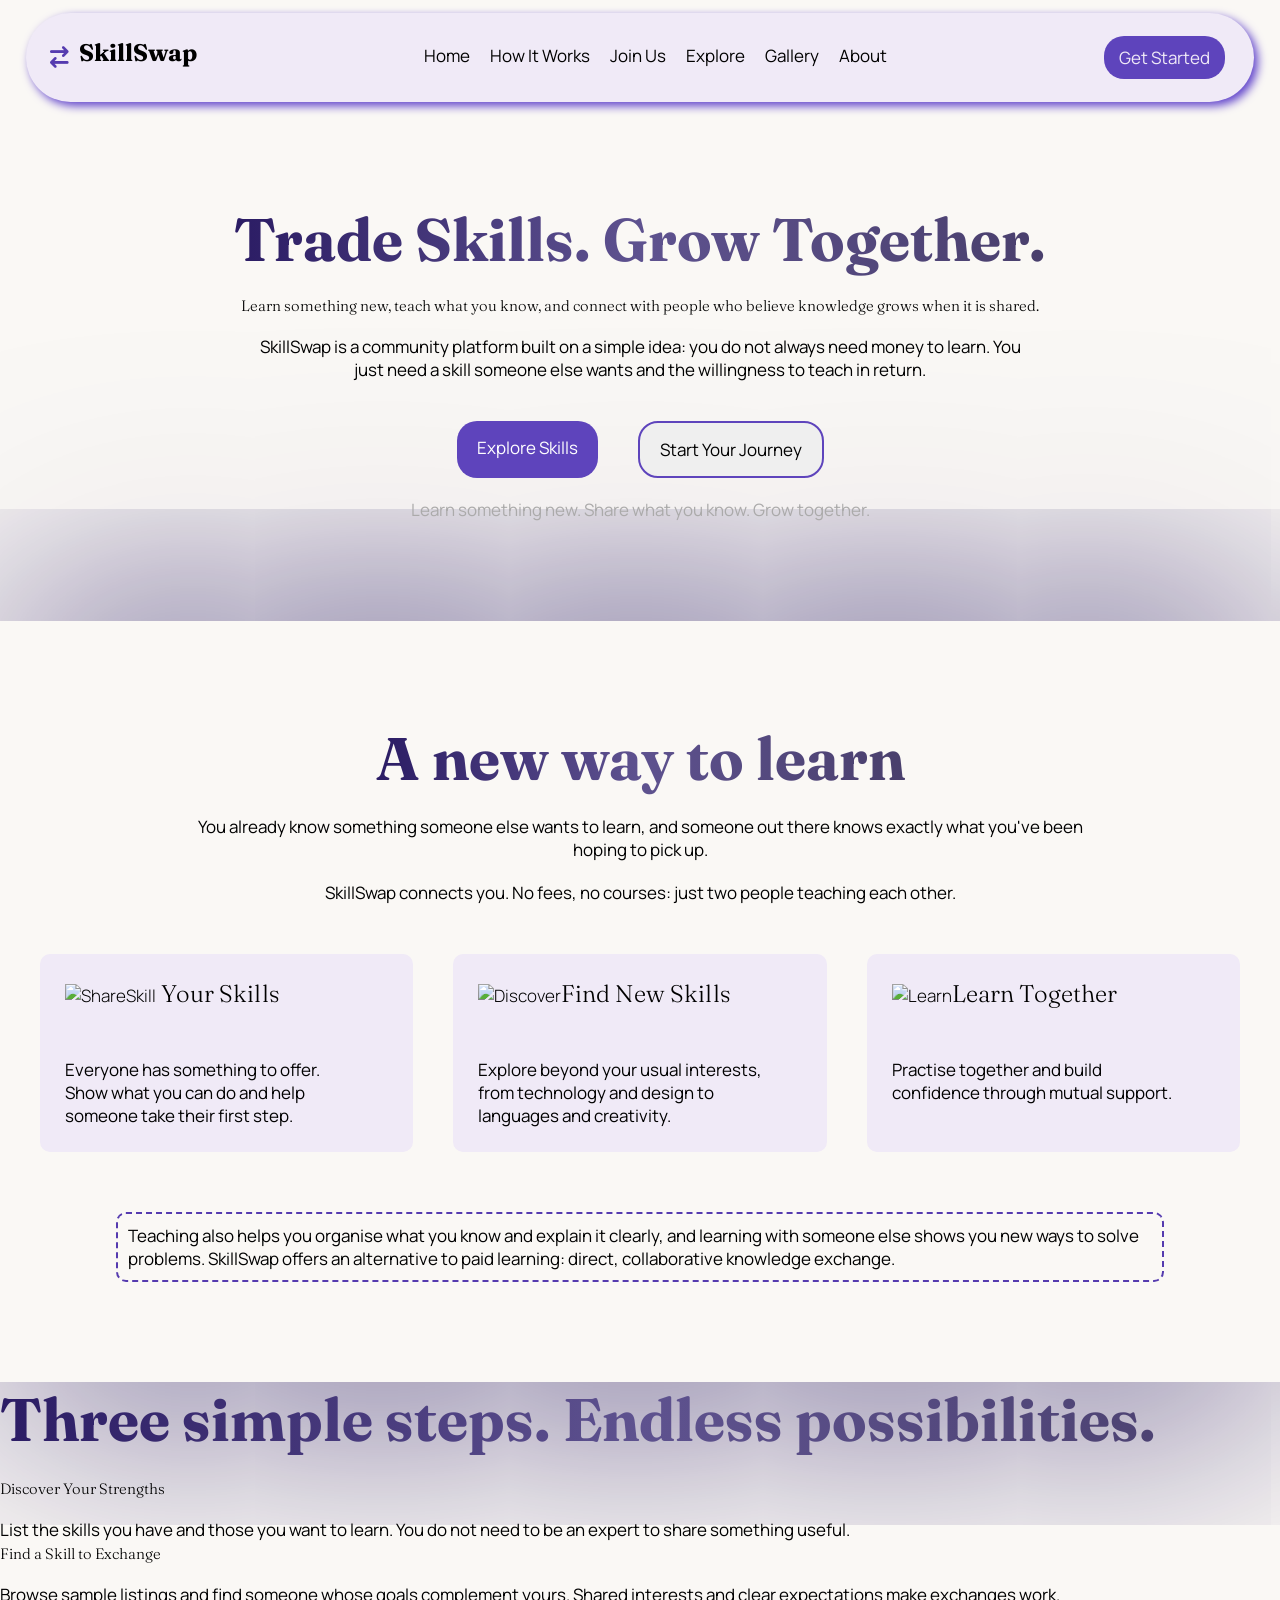
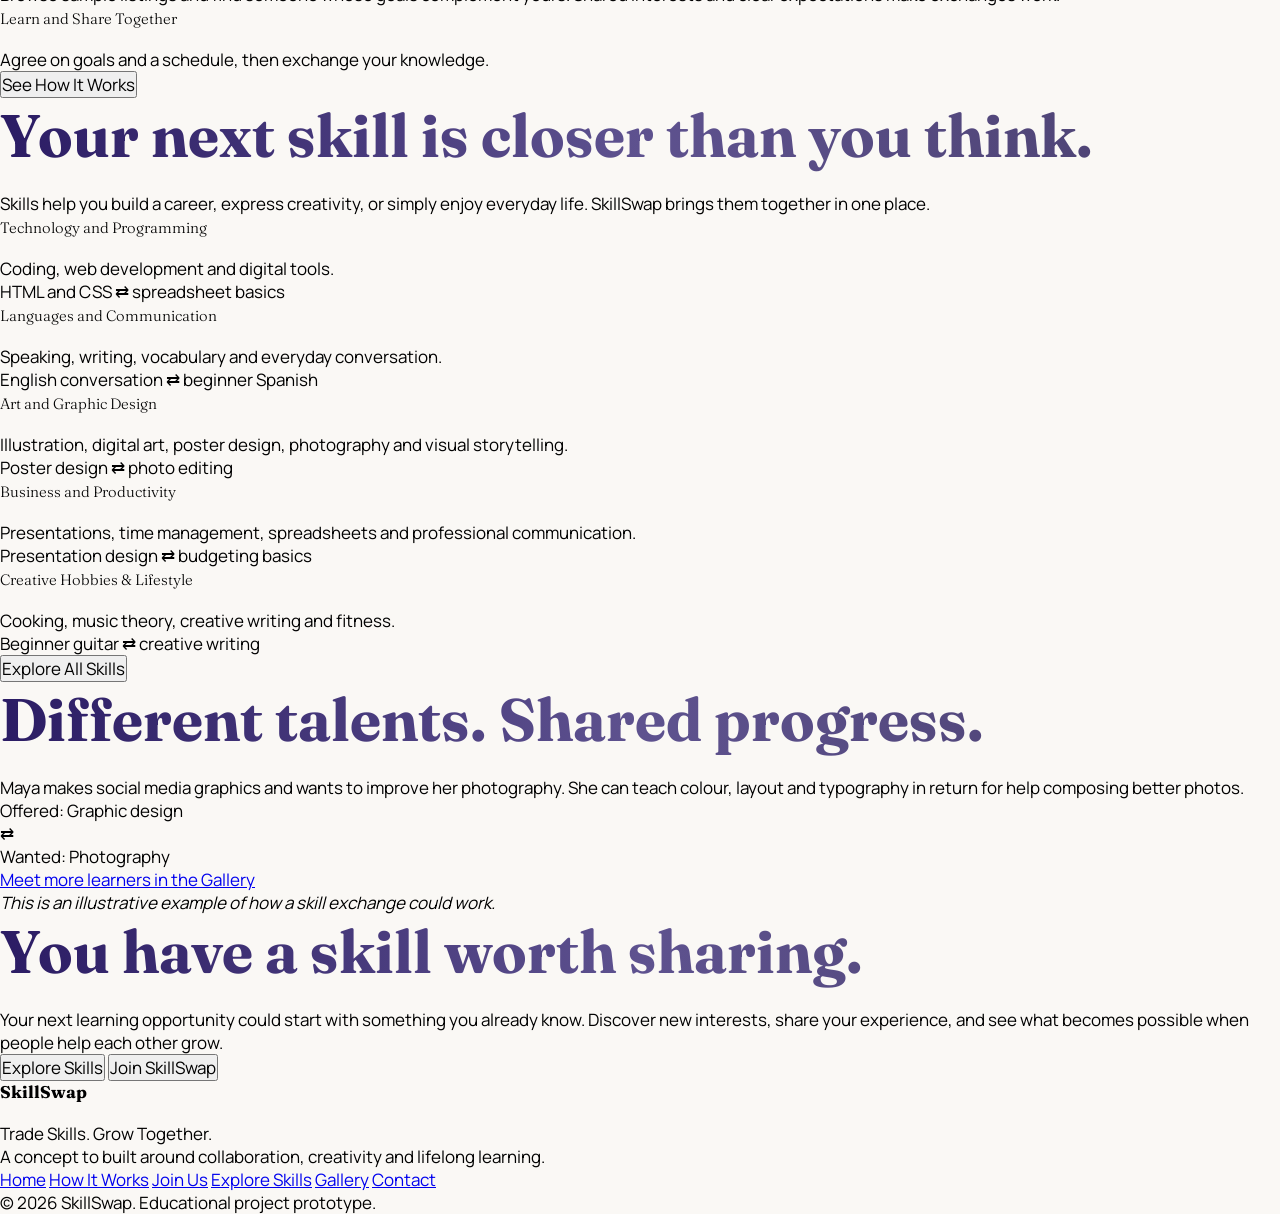
==== index.html @ 366ec6cc "Add Style to Section2" ====
<!doctype html>
<html lang="en">
  <head>
    <meta charset="UTF-8" />
    <meta name="viewport" content="width=device-width, initial-scale=1.0" />
    <link rel="stylesheet" href="indexStyle.css" />
    <link rel="preconnect" href="https://fonts.googleapis.com" />
    <link rel="preconnect" href="https://fonts.gstatic.com" crossorigin />
    <link
      href="https://fonts.googleapis.com/css2?family=Fraunces:opsz,wght@9..144,700&family=Manrope:wght@400;500;600&display=swap"
      rel="stylesheet"
    />
    <link
      rel="stylesheet"
      href="https://cdnjs.cloudflare.com/ajax/libs/font-awesome/6.4.0/css/all.min.css"
    />
    <title>SkillSwap</title>
  </head>
  <body>
    <main>
      <!--Nav bar Content-->
      <nav class="Nav-Bar">
        <div class="Logo">
          <i class="fa-solid fa-arrow-right-arrow-left fa-lg"></i>
          <h2>SkillSwap</h2>
        </div>
        <div class="Nav-Bar-Links">
          <a href="#home" target="_self">Home</a>
          <a href="./HowItWorks.html">How It Works</a>
          <a href="#">Join Us</a>
          <a href="#">Explore</a>
          <a href="#">Gallery</a>
          <a href="#">About</a>
        </div>
        <div>
          <button type="button">Get Started</button>
        </div>
      </nav>

      <!--Section 1: Hero-->
      <section class="Hero-Section" id="home">
        <div class="intro-para">
          <h1>Trade Skills. Grow Together.</h1>
          <h3>
            Learn something new, teach what you know, and connect with people
            who believe knowledge grows when it is shared.
          </h3>
          <p>
            SkillSwap is a community platform built on a simple idea: you do not
            always need money to learn. You just need a skill someone else wants
            and the willingness to teach in return.
          </p>
        </div>
        <div>
          <div class="inner-btn-div">
            <button type="button" id="explore">Explore Skills</button>
            <button type="button" id="startJourney">Start Your Journey</button>
          </div>
          <p class="inspo">
            Learn something new. Share what you know. Grow together.
          </p>
        </div>
      </section>

      <!--Section 2: A new way to learn-->
      <section class="Learning-Way">
        <div class="Learning-Way-header">
          <h1>A new way to learn</h1>
          <p>
            You already know something someone else wants to learn, and someone
            out there knows exactly what you've been hoping to pick up.
          </p>
          <p>
            SkillSwap connects you. No fees, no courses: just two people
            teaching each other.
          </p>
        </div>

        <div class="Cards">
          <div class="card1">
            <h3>
              <img src="./Images/sharing .png" alt="ShareSkill" />
              Your Skills
            </h3>
            <p>
              Everyone has something to offer. Show what you can do and help
              someone take their first step.
            </p>
          </div>
          <div class="card2">
            <h3>
              <img src="./Images/research.png" alt="Discover" />Find New Skills
            </h3>
            <p>
              Explore beyond your usual interests, from technology and design to
              languages and creativity.
            </p>
          </div>
          <div class="card3">
            <h3>
              <img
                src="./Images/artificial-intelligence.png"
                alt="Learn"
              />Learn Together
            </h3>
            <p>
              Practise together and build confidence through mutual support.
            </p>
          </div>
        </div>

        <p class="Closing-Line">
          Teaching also helps you organise what you know and explain it clearly,
          and learning with someone else shows you new ways to solve problems.
          SkillSwap offers an alternative to paid learning: direct,
          collaborative knowledge exchange.
        </p>
      </section>

      <!--Section 3: How SkillSwap works-->
      <section class="Working-Section">
        <div>
          <h1>Three simple steps. Endless possibilities.</h1>
          <ul>
            <li>
              <h3>Discover Your Strengths</h3>
              <p>
                List the skills you have and those you want to learn. You do not
                need to be an expert to share something useful.
              </p>
            </li>
            <li>
              <h3>Find a Skill to Exchange</h3>
              <p>
                Browse sample listings and find someone whose goals complement
                yours. Shared interests and clear expectations make exchanges
                work.
              </p>
            </li>
            <li>
              <h3>Learn and Share Together</h3>
              <p>
                Agree on goals and a schedule, then exchange your knowledge.
              </p>
            </li>
          </ul>
          <button type="button" class="howitworks">See How It Works</button>
        </div>
      </section>

      <!--Section 4: Discover what you can exchange-->
      <section class="Exchanging-SKills">
        <div>
          <h1>Your next skill is closer than you think.</h1>
          <p>
            Skills help you build a career, express creativity, or simply enjoy
            everyday life. SkillSwap brings them together in one place.
          </p>
        </div>
        <div>
          <ul>
            <li>
              <h3>Technology and Programming</h3>
              <p>Coding, web development and digital tools.</p>
              <article>HTML and CSS ⇄ spreadsheet basics</article>
            </li>
            <li>
              <h3>Languages and Communication</h3>
              <p>Speaking, writing, vocabulary and everyday conversation.</p>
              <article>English conversation ⇄ beginner Spanish</article>
            </li>
            <li>
              <h3>Art and Graphic Design</h3>
              <p>
                Illustration, digital art, poster design, photography and visual
                storytelling.
              </p>
              <article>Poster design ⇄ photo editing</article>
            </li>
            <li>
              <h3>Business and Productivity</h3>
              <p>
                Presentations, time management, spreadsheets and professional
                communication.
              </p>
              <article>Presentation design ⇄ budgeting basics</article>
            </li>
            <li>
              <h3>Creative Hobbies &amp; Lifestyle</h3>
              <p>Cooking, music theory, creative writing and fitness.</p>
              <article>Beginner guitar ⇄ creative writing</article>
            </li>
          </ul>
        </div>
        <button type="button" class="ExploreSkillExchange">
          Explore All Skills
        </button>
      </section>

      <!--Section 5: See an exchange in action-->
      <section class="Featured-Exchange">
        <div>
          <h1>Different talents. Shared progress.</h1>
          <p>
            Maya makes social media graphics and wants to improve her
            photography. She can teach colour, layout and typography in return
            for help composing better photos.
          </p>
          <ul class="Exchange-Tags">
            <li>Offered: Graphic design</li>
            <li aria-hidden="true">⇄</li>
            <li>Wanted: Photography</li>
          </ul>
          <a href="#">Meet more learners in the Gallery</a>
          <p class="Note">
            <em>
              This is an illustrative example of how a skill exchange could
              work.
            </em>
          </p>
        </div>
      </section>

      <!--Section 6: Final call to action-->
      <section class="Final-CTA">
        <h1>You have a skill worth sharing.</h1>
        <p>
          Your next learning opportunity could start with something you already
          know. Discover new interests, share your experience, and see what
          becomes possible when people help each other grow.
        </p>
        <div class="Head-Buttons">
          <button type="button">Explore Skills</button>
          <button type="button">Join SkillSwap</button>
        </div>
      </section>
    </main>

    <!--Footer-->
    <footer class="Footer">
      <div>
        <h2>SkillSwap</h2>
        <p>Trade Skills. Grow Together.</p>
        <p>
          A concept to built around collaboration, creativity and lifelong
          learning.
        </p>
      </div>
      <nav class="Footer-Links">
        <a href="#">Home</a>
        <a href="#">How It Works</a>
        <a href="#">Join Us</a>
        <a href="#">Explore Skills</a>
        <a href="#">Gallery</a>
        <a href="#">Contact</a>
      </nav>
      <p>&copy; 2026 SkillSwap. Educational project prototype.</p>
    </footer>
  </body>
</html>
---- indexStyle.css ----
* {
  padding: 0;
  margin: 0;
  font-family: "Manrope", sans-serif;
  font-size: 17px;
}
html {
  scroll-behavior: smooth;
}
body {
  background-color: #faf8f5;
}

.Nav-Bar {
  display: flex;
  justify-content: center;
  align-items: center;
  background-color: #f0eaf7;
  border-radius: 50px;
  box-shadow: 4px 4px 10px #6043cb;
  position: sticky;
  margin: 1% 2%;
  position: sticky;
  top: 10px;
  z-index: 999;
  opacity: 0;
  animation: fadeUp 0.9s ease-out forwards;
  animation-delay: 0.2s;
}

.Nav-Bar,
.Nav-Bar > div {
  display: flex;
  justify-content: space-between;
  margin: 1% 2% 1%;
}

.Nav-Bar-Links {
  display: flex;
  align-items: center;
  gap: 20px;
}

.Nav-Bar-Links a {
  text-decoration: none;
  color: #000;
  position: relative;
  padding-bottom: 5px;
  white-space: nowrap;
}

.Nav-Bar-Links a::after {
  content: "";
  position: absolute;
  left: 0;
  bottom: 0;
  width: 0%;
  height: 3px;
  border-radius: 2px;
  background-color: #553baf;
  transition: width 0.3s ease;
}

.Nav-Bar-Links a:hover::after {
  width: 100%;
}
.Nav-Bar-Links a:hover {
  font-weight: bold;
  color: #4a3694;
}
.Logo {
  display: flex;
  align-items: center;
}

.Logo > h2 {
  font-size: x-large;
  padding: 3px 10px;
  margin-top: 10px;
}

.Logo i {
  color: #553baf;
  width: 16%;
  height: 10%;
}

.Nav-Bar button {
  background-color: #5e44bc;
  color: #f0eaf7;
  border-radius: 20px;
  padding: 10px 15px;
  margin-right: 5px;
  border: none;
  transition: transform 0.3s ease;
}

.Nav-Bar button:hover {
  background-color: #4a3694;
  transform: scale(1) translateY(-3px);
  box-shadow: 4px 4px 10px #aa9ae3;
  cursor: pointer;
}
/*Section-1*/

.Hero-Section > div,
.Hero-Section > p {
  display: flex;
  justify-content: center;
  align-items: center;
  flex-direction: column;
}
.Hero-Section {
  margin-top: 100px;
  margin-bottom: 100px;
}

h1,
h2,
h3 {
  font-family: "Fraunces", serif;
  font-weight: 700;
  margin-bottom: 20px;
  opacity: 0;
  animation: fadeUp 0.9s ease-out forwards;
  animation-delay: 0.7s;
}

h1 {
  font-size: 60px;
  background: linear-gradient(to right, #2b1c64, #5e528f, #493f6c);
  -webkit-background-clip: text;
  background-clip: text;
  color: transparent;
}
h3 {
  font-weight: 300;
  font-size: 15px;
}
.intro-para p {
  font-family: "Manrope";
  font-size: 17px;
  text-align: center;
  margin-bottom: 20px;
  width: 60%;
  opacity: 0;
  animation: fadeUp 0.9s ease-out forwards;
  animation-delay: 1s;
}
#explore,
#startJourney {
  margin: 20px;
  padding: 15px 20px;
  border-radius: 20px;
  border: none;
  transition: transform 0.3s ease;
  display: flex;
  flex-direction: row;
  opacity: 0;
  animation: fadeUp 0.9s ease-out forwards;
  animation-delay: 1.2s;
}

#explore {
  background-color: #5e44bc;
  color: #fff;
}
#explore:hover {
  background-color: #4a3694;
}
#explore:hover,
#startJourney:hover {
  transform: scale(1) translateY(-3px);
  box-shadow: 4px 4px 10px #aa9ae3;
  cursor: pointer;
}

#startJourney:hover {
  background-color: #fff;
}
.inner-btn-div {
  display: flex;
}
#startJourney {
  border: 2px solid #5e44bc;
}

.inspo {
  color: #abaaaa;
  display: block;
  opacity: 0;
  animation: fadeUp 0.9s ease-out forwards;
  animation-delay: 1.4s;
}

.Learning-Way-header {
  margin-top: 100px;

  display: flex;
  flex-direction: column;
  align-items: center;
  text-align: center;
}

/* Section-2*/

.Learning-Way-header p {
  width: 90%;
  margin-bottom: 20px;
}

.card1,
.card2,
.card3 {
  background-color: #f0eaf7;
  margin: 10px 20px;
  padding: 25px;
  border-radius: 10px;
  width: 450%;
}
.Cards img {
  width: 40px;
}
.Cards p {
  width: 90%;
}
.Cards {
  display: flex;
  margin: 20px;
}
.Cards h3 {
  font-size: x-large;
  margin-bottom: 50px;
  transition: box-shadow 0.3s ease;
}

.card1:hover,
.card2:hover,
.card3:hover {
  box-shadow: 4px 4px 15px #4a3694;
  border: 2px solid #6043cb;
}
.Learning-Way {
  display: flex;
  flex-direction: column;
  align-items: center;
  box-shadow: 2px 1px 1000px #2b1c64;
}
.Learning-Way > p {
  border-radius: 10px;
  border: 2px dashed #553baf;
  width: 80%;
  padding: 10px;

  margin-top: 30px;
  margin-bottom: 100px;
}
@keyframes fadeUp {
  from {
    opacity: 0;
    transform: translateY(30px);
  }
  to {
    opacity: 1;
    transform: translateY(0);
  }
}
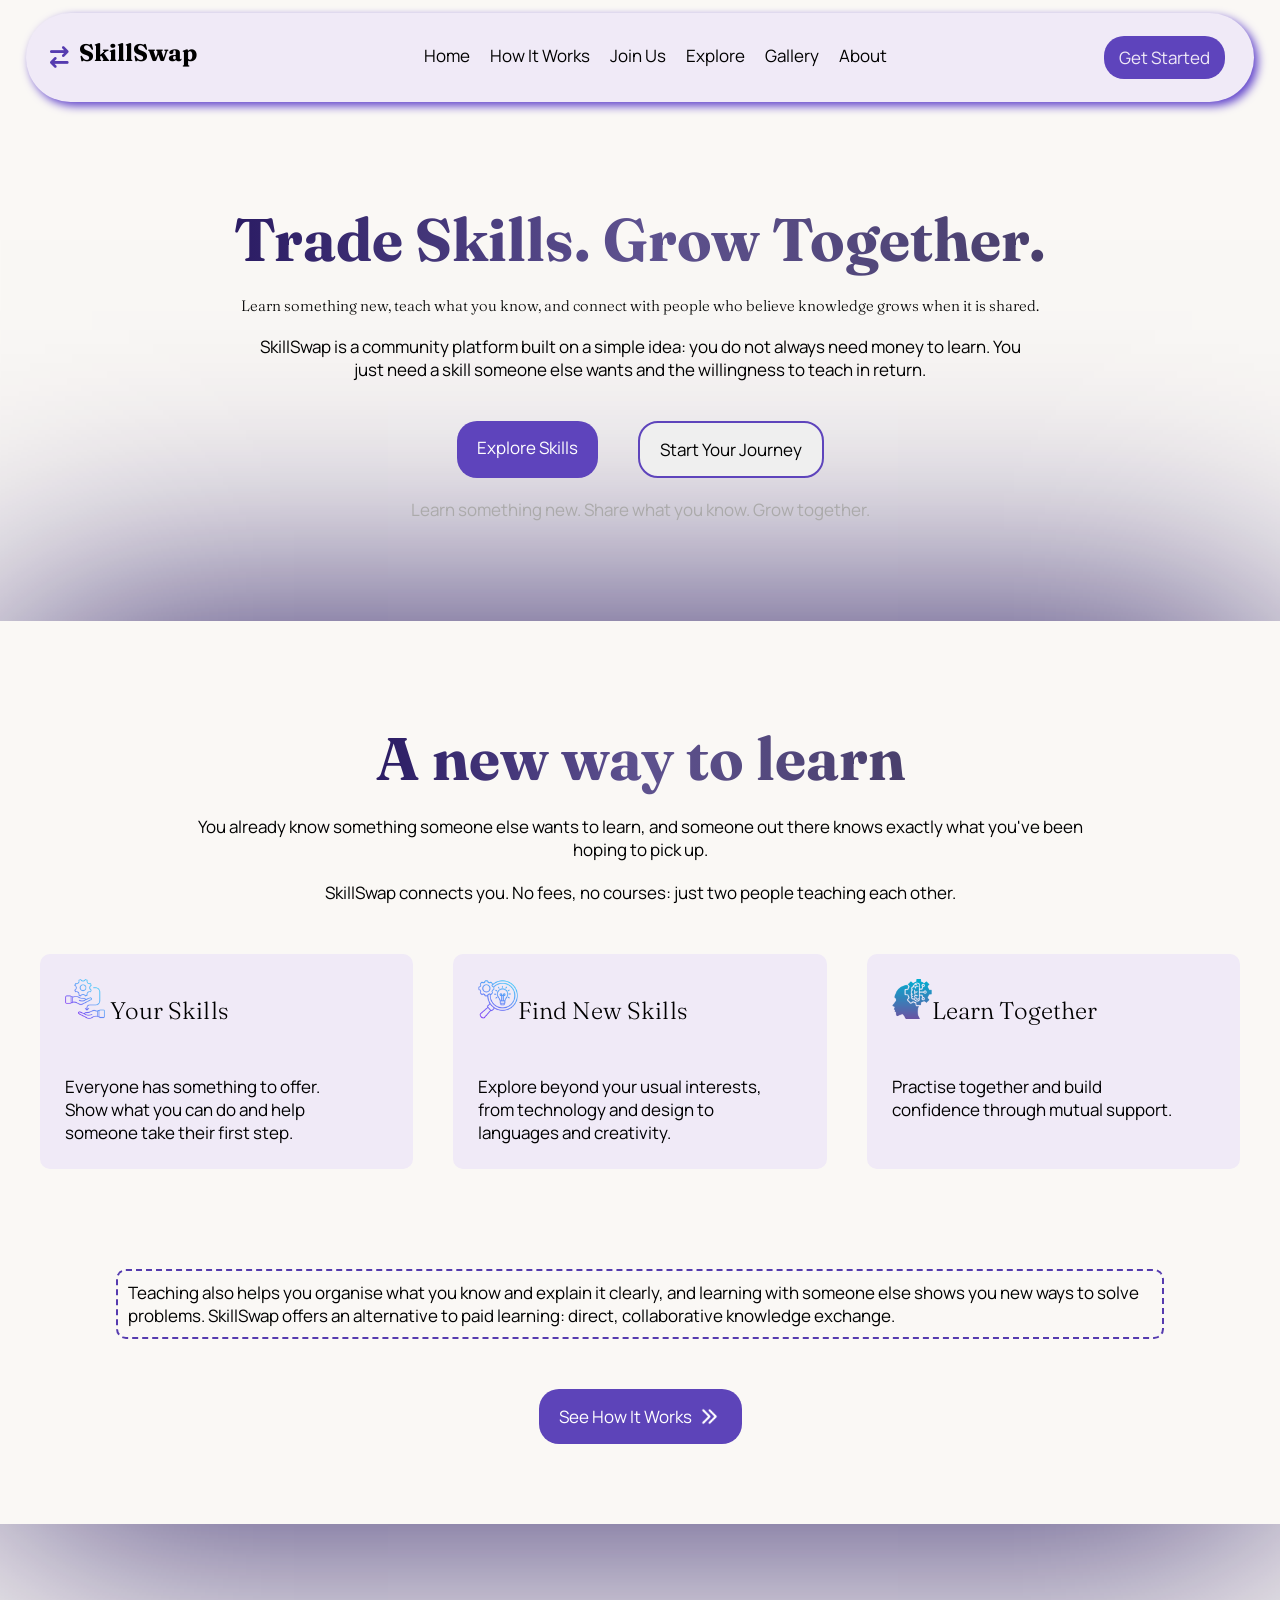
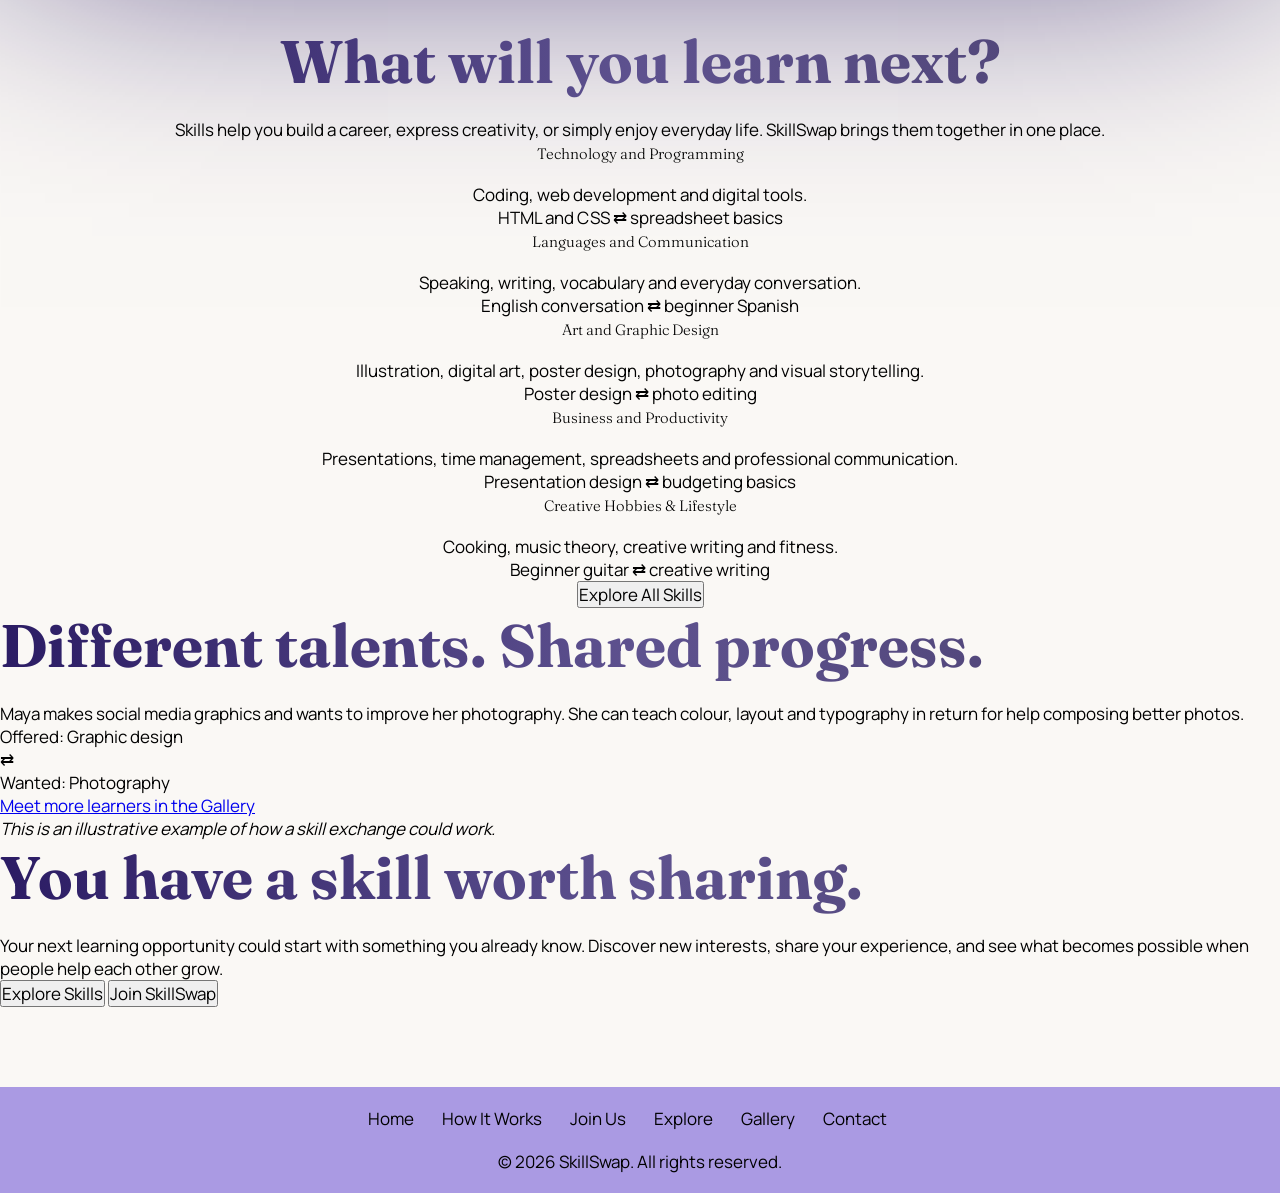
==== commit 0f6e20ac: "Refine Section2" ====
--- a/index.html
+++ b/index.html
@@ -115,43 +115,15 @@
           SkillSwap offers an alternative to paid learning: direct,
           collaborative knowledge exchange.
         </p>
-      </section>
-
-      <!--Section 3: How SkillSwap works-->
-      <section class="Working-Section">
-        <div>
-          <h1>Three simple steps. Endless possibilities.</h1>
-          <ul>
-            <li>
-              <h3>Discover Your Strengths</h3>
-              <p>
-                List the skills you have and those you want to learn. You do not
-                need to be an expert to share something useful.
-              </p>
-            </li>
-            <li>
-              <h3>Find a Skill to Exchange</h3>
-              <p>
-                Browse sample listings and find someone whose goals complement
-                yours. Shared interests and clear expectations make exchanges
-                work.
-              </p>
-            </li>
-            <li>
-              <h3>Learn and Share Together</h3>
-              <p>
-                Agree on goals and a schedule, then exchange your knowledge.
-              </p>
-            </li>
-          </ul>
-          <button type="button" class="howitworks">See How It Works</button>
-        </div>
-      </section>
-
-      <!--Section 4: Discover what you can exchange-->
+        <button type="button" class="howitworks">
+          See How It Works <img src="./Images/right.png" width="25px" />
+        </button>
+      </section>
+
+      <!--Section 3: Discover what you can exchange-->
       <section class="Exchanging-SKills">
         <div>
-          <h1>Your next skill is closer than you think.</h1>
+          <h1>What will you learn next?</h1>
           <p>
             Skills help you build a career, express creativity, or simply enjoy
             everyday life. SkillSwap brings them together in one place.
@@ -238,23 +210,15 @@
 
     <!--Footer-->
     <footer class="Footer">
-      <div>
-        <h2>SkillSwap</h2>
-        <p>Trade Skills. Grow Together.</p>
-        <p>
-          A concept to built around collaboration, creativity and lifelong
-          learning.
-        </p>
-      </div>
-      <nav class="Footer-Links">
-        <a href="#">Home</a>
-        <a href="#">How It Works</a>
+      <div class="Footer-Links">
+        <a href="./index.html#home">Home</a>
+        <a href="./HowItWorks.html">How It Works</a>
         <a href="#">Join Us</a>
-        <a href="#">Explore Skills</a>
+        <a href="#">Explore </a>
         <a href="#">Gallery</a>
         <a href="#">Contact</a>
-      </nav>
-      <p>&copy; 2026 SkillSwap. Educational project prototype.</p>
+      </div>
+      <p>&copy; 2026 SkillSwap. All rights reserved.</p>
     </footer>
   </body>
 </html>
--- a/indexStyle.css
+++ b/indexStyle.css
@@ -252,8 +252,66 @@
   width: 80%;
   padding: 10px;
 
-  margin-top: 30px;
-  margin-bottom: 100px;
+  margin-top: 70px;
+  margin-bottom: 30px;
+}
+.Learning-Way button {
+  margin: 20px;
+  padding: 15px 20px;
+  border-radius: 20px;
+  border: none;
+  color: #fff;
+  background-color: #5d44b9;
+  display: flex;
+  margin-bottom: 80px;
+  flex-direction: row;
+  align-items: center;
+  transition: transform 0.3s ease;
+}
+.Learning-Way button:hover {
+  background-color: #553baf;
+}
+
+.Learning-Way > button:hover {
+  background-color: #4a3694;
+  transform: scale(1) translateY(-3px);
+  box-shadow: 4px 4px 10px #aa9ae3;
+  cursor: pointer;
+}
+
+.howitworks img {
+  margin-left: 5px;
+}
+
+/*Section-3*/
+.Exchanging-SKills {
+  text-align: center;
+  margin-top: 100px;
+}
+
+/*Footer*/
+.Footer {
+  background-color: #aa9ae3;
+  padding: 20px;
+  margin-top: 80px;
+  text-align: center;
+}
+
+.Footer a {
+  width: 100%;
+  text-decoration: none;
+  color: #000;
+  margin-right: 25px;
+}
+
+.Footer-Links a:hover {
+  font-size: bold;
+  text-decoration: underline;
+  font-size: bold;
+  color: #ebebeb;
+}
+.Footer p {
+  margin-top: 20px;
 }
 @keyframes fadeUp {
   from {
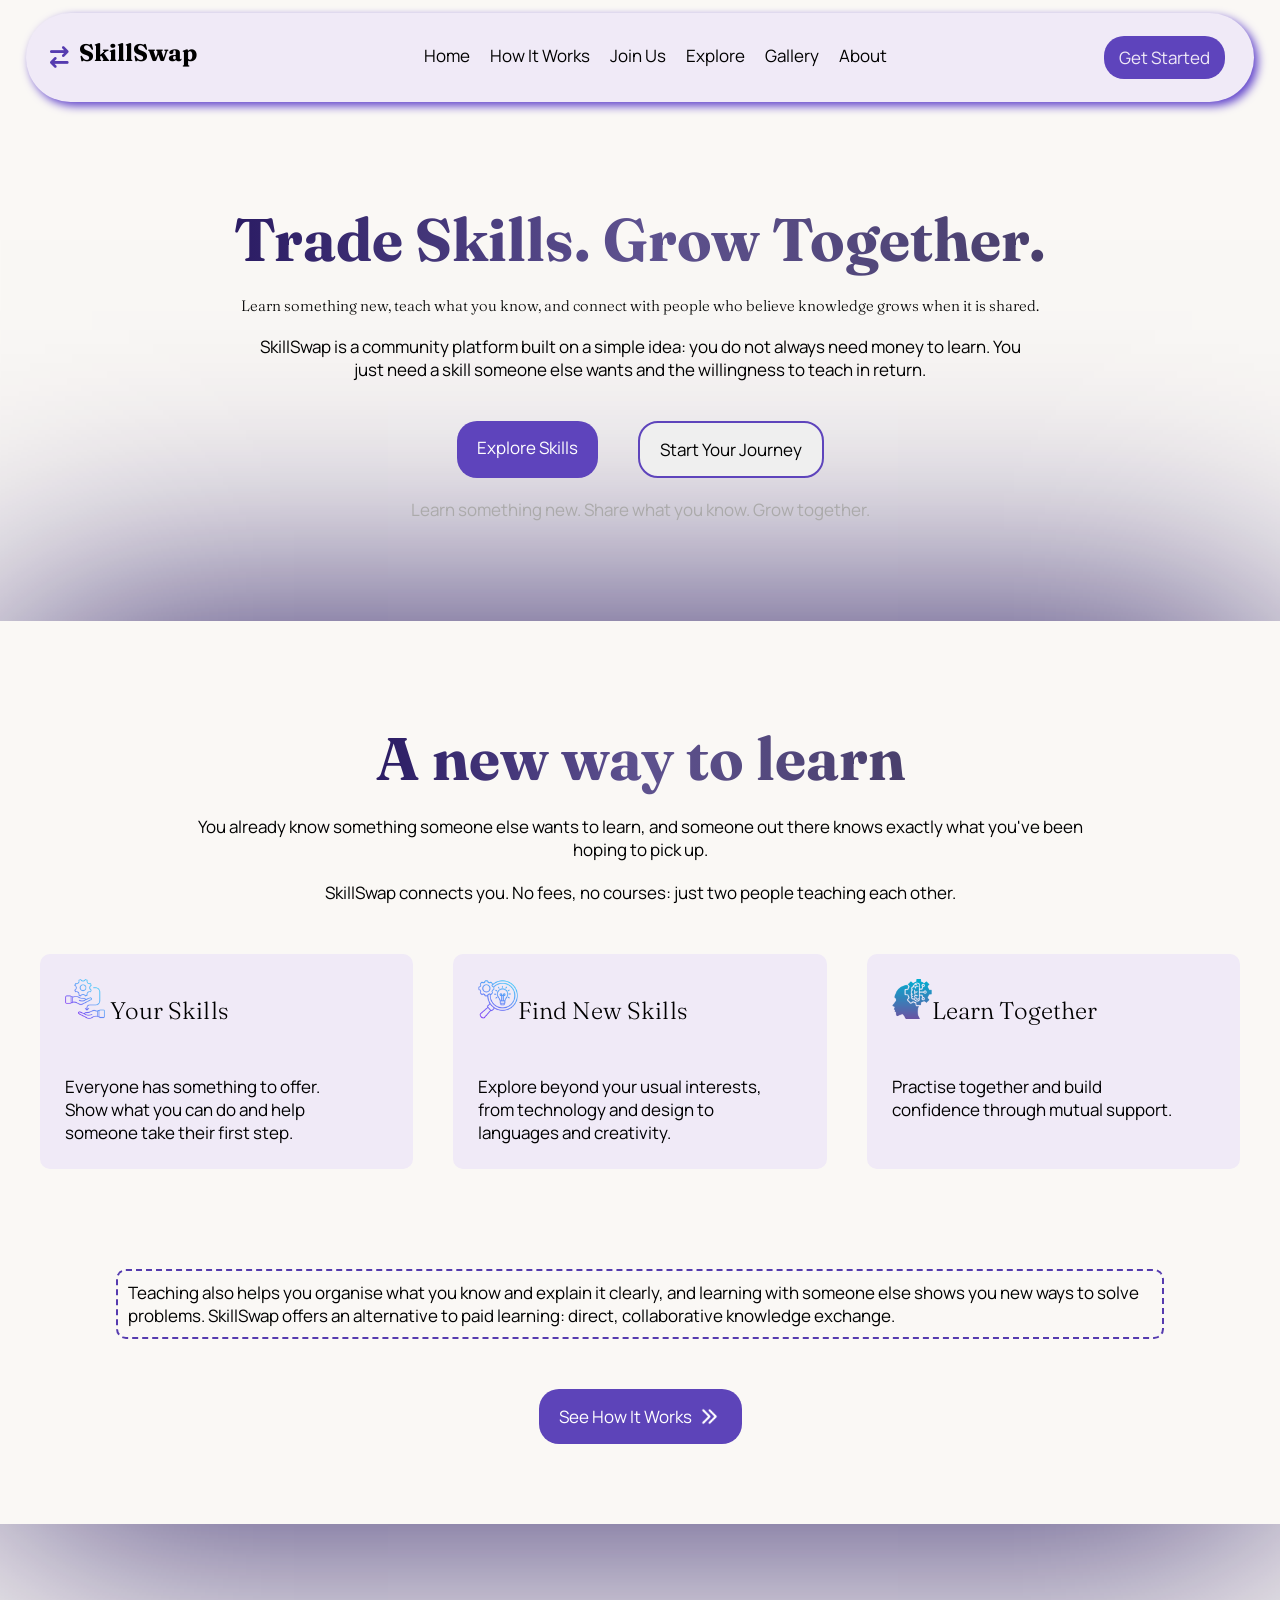
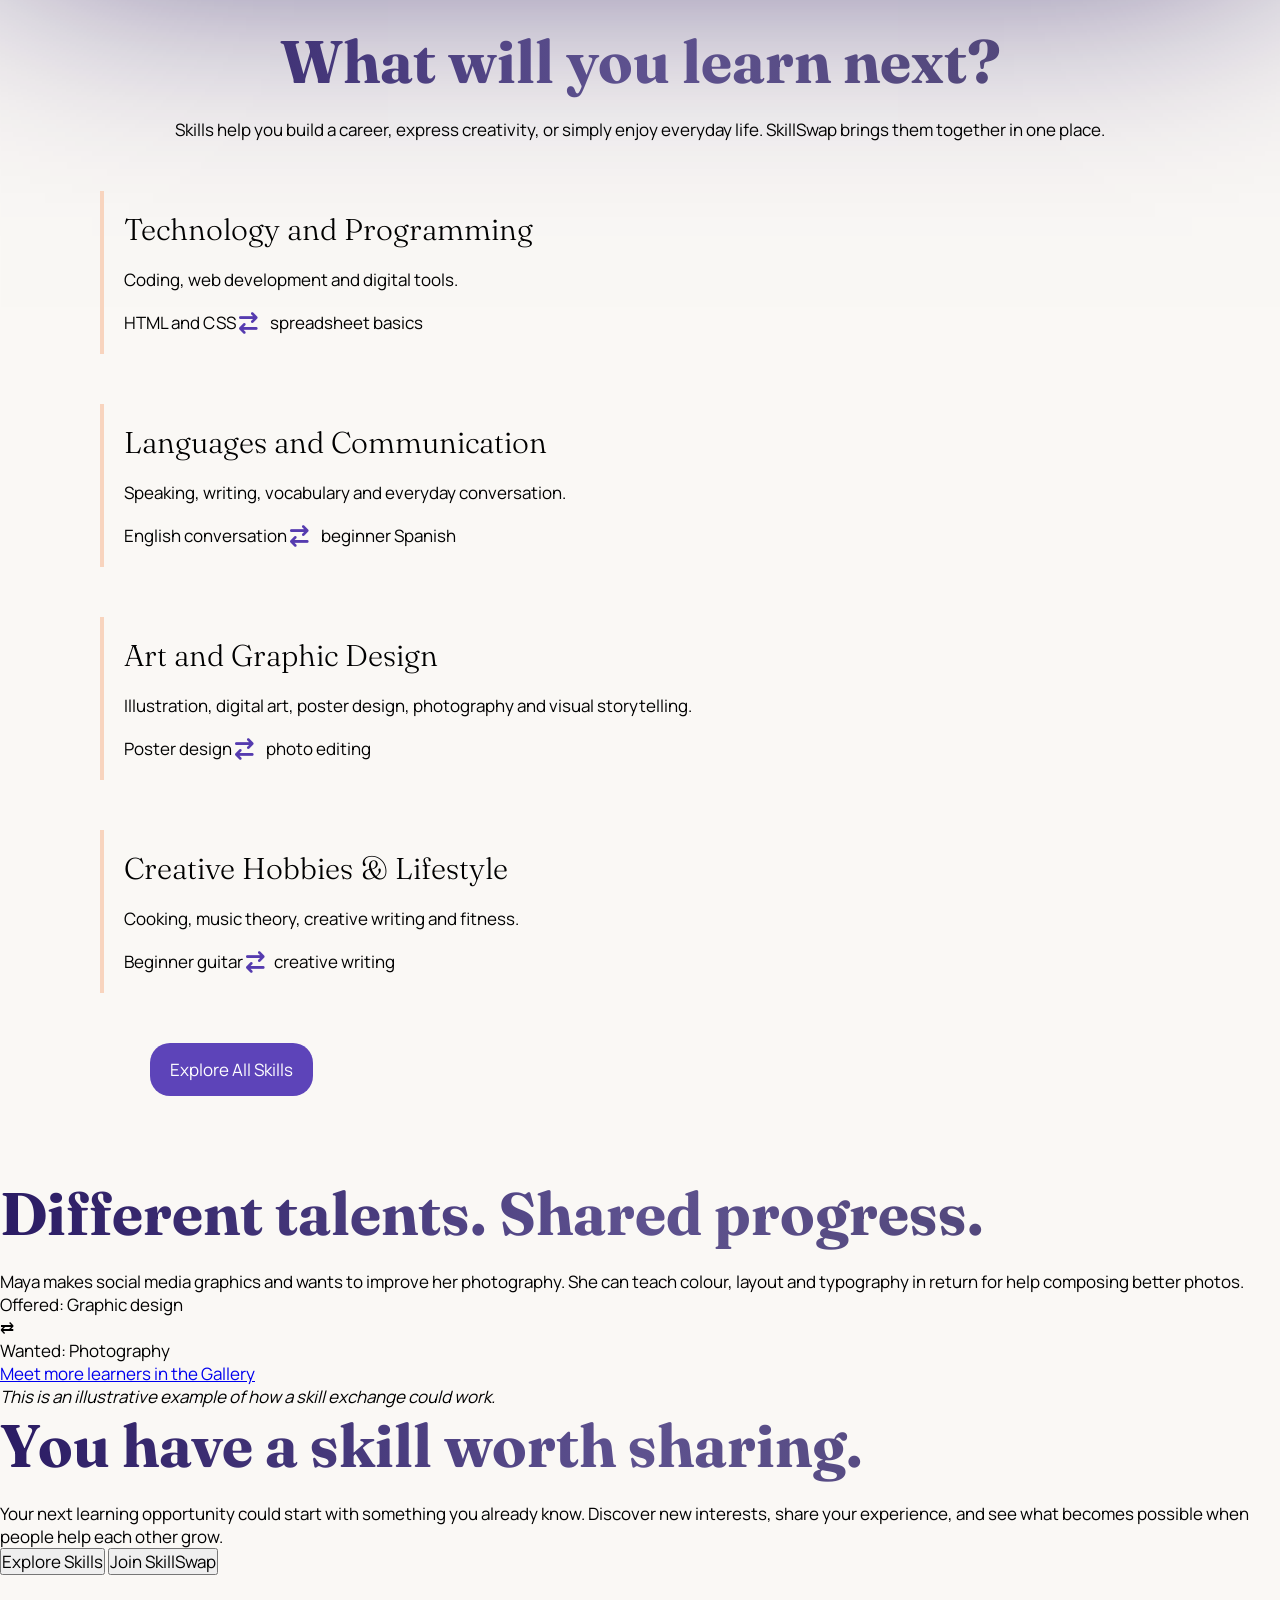
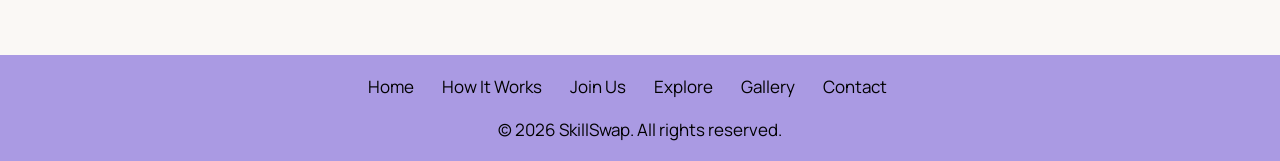
==== commit 86cd4e35: "Add Section3 style" ====
--- a/index.html
+++ b/index.html
@@ -121,8 +121,8 @@
       </section>
 
       <!--Section 3: Discover what you can exchange-->
-      <section class="Exchanging-SKills">
-        <div>
+      <section class="Exchanging-Skills">
+        <div class="section3-heading">
           <h1>What will you learn next?</h1>
           <p>
             Skills help you build a career, express creativity, or simply enjoy
@@ -130,16 +130,24 @@
           </p>
         </div>
         <div>
-          <ul>
+          <ul class="section3-list">
             <li>
               <h3>Technology and Programming</h3>
               <p>Coding, web development and digital tools.</p>
-              <article>HTML and CSS ⇄ spreadsheet basics</article>
+              <article>
+                HTML and CSS
+                <i class="fa-solid fa-arrow-right-arrow-left fa-lg"></i>
+                spreadsheet basics
+              </article>
             </li>
             <li>
               <h3>Languages and Communication</h3>
               <p>Speaking, writing, vocabulary and everyday conversation.</p>
-              <article>English conversation ⇄ beginner Spanish</article>
+              <article>
+                English conversation
+                <i class="fa-solid fa-arrow-right-arrow-left fa-lg"></i>
+                beginner Spanish
+              </article>
             </li>
             <li>
               <h3>Art and Graphic Design</h3>
@@ -147,20 +155,21 @@
                 Illustration, digital art, poster design, photography and visual
                 storytelling.
               </p>
-              <article>Poster design ⇄ photo editing</article>
-            </li>
-            <li>
-              <h3>Business and Productivity</h3>
-              <p>
-                Presentations, time management, spreadsheets and professional
-                communication.
-              </p>
-              <article>Presentation design ⇄ budgeting basics</article>
-            </li>
+              <article>
+                Poster design
+                <i class="fa-solid fa-arrow-right-arrow-left fa-lg"></i> photo
+                editing
+              </article>
+            </li>
+
             <li>
               <h3>Creative Hobbies &amp; Lifestyle</h3>
               <p>Cooking, music theory, creative writing and fitness.</p>
-              <article>Beginner guitar ⇄ creative writing</article>
+              <article>
+                Beginner guitar
+                <i class="fa-solid fa-arrow-right-arrow-left fa-lg"></i>creative
+                writing
+              </article>
             </li>
           </ul>
         </div>
--- a/indexStyle.css
+++ b/indexStyle.css
@@ -251,7 +251,6 @@
   border: 2px dashed #553baf;
   width: 80%;
   padding: 10px;
-
   margin-top: 70px;
   margin-bottom: 30px;
 }
@@ -284,9 +283,53 @@
 }
 
 /*Section-3*/
-.Exchanging-SKills {
+.section3-heading h1 {
   text-align: center;
   margin-top: 100px;
+}
+.section3-heading p {
+  text-align: center;
+  margin-bottom: 50px;
+}
+.section3-list h3 {
+  font-size: 30px;
+}
+.section3-list {
+  margin-left: 100px;
+}
+.section3-list p {
+  margin-bottom: 20px;
+}
+.section3-list li {
+  list-style-type: none;
+  margin-bottom: 50px;
+  border-left: 4px solid #f8d4be;
+  padding: 20px;
+}
+.section3-list i {
+  color: #553baf;
+  width: 2.5%;
+  height: 10%;
+}
+.Exchanging-Skills button {
+  margin: 20px;
+  padding: 15px 20px;
+  border-radius: 20px;
+  border: none;
+  color: #fff;
+  background-color: #5d44b9;
+  display: flex;
+  margin-bottom: 80px;
+  flex-direction: row;
+  align-items: center;
+  transition: transform 0.3s ease;
+  margin-left: 150px;
+}
+.Exchanging-Skills button:hover {
+  background-color: #4a3694;
+  transform: scale(1) translateY(-3px);
+  box-shadow: 4px 4px 10px #aa9ae3;
+  cursor: pointer;
 }
 
 /*Footer*/
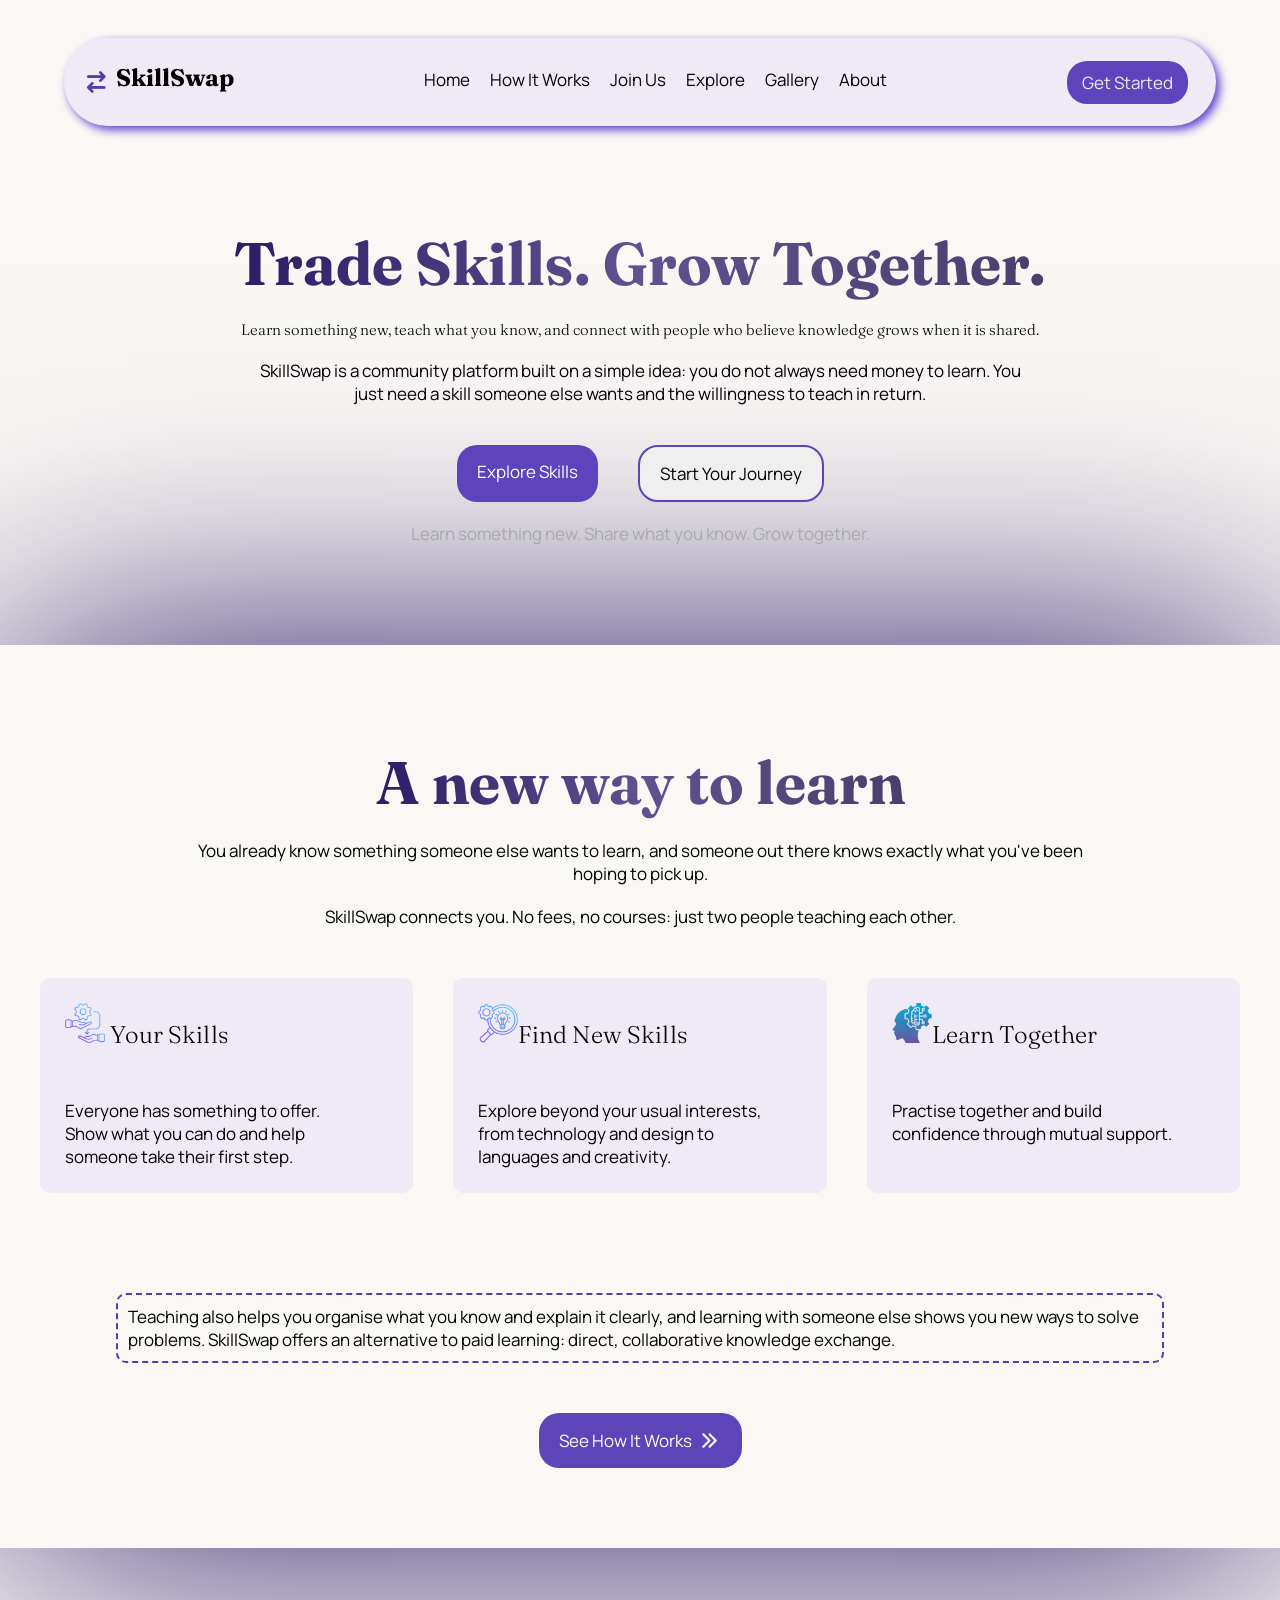
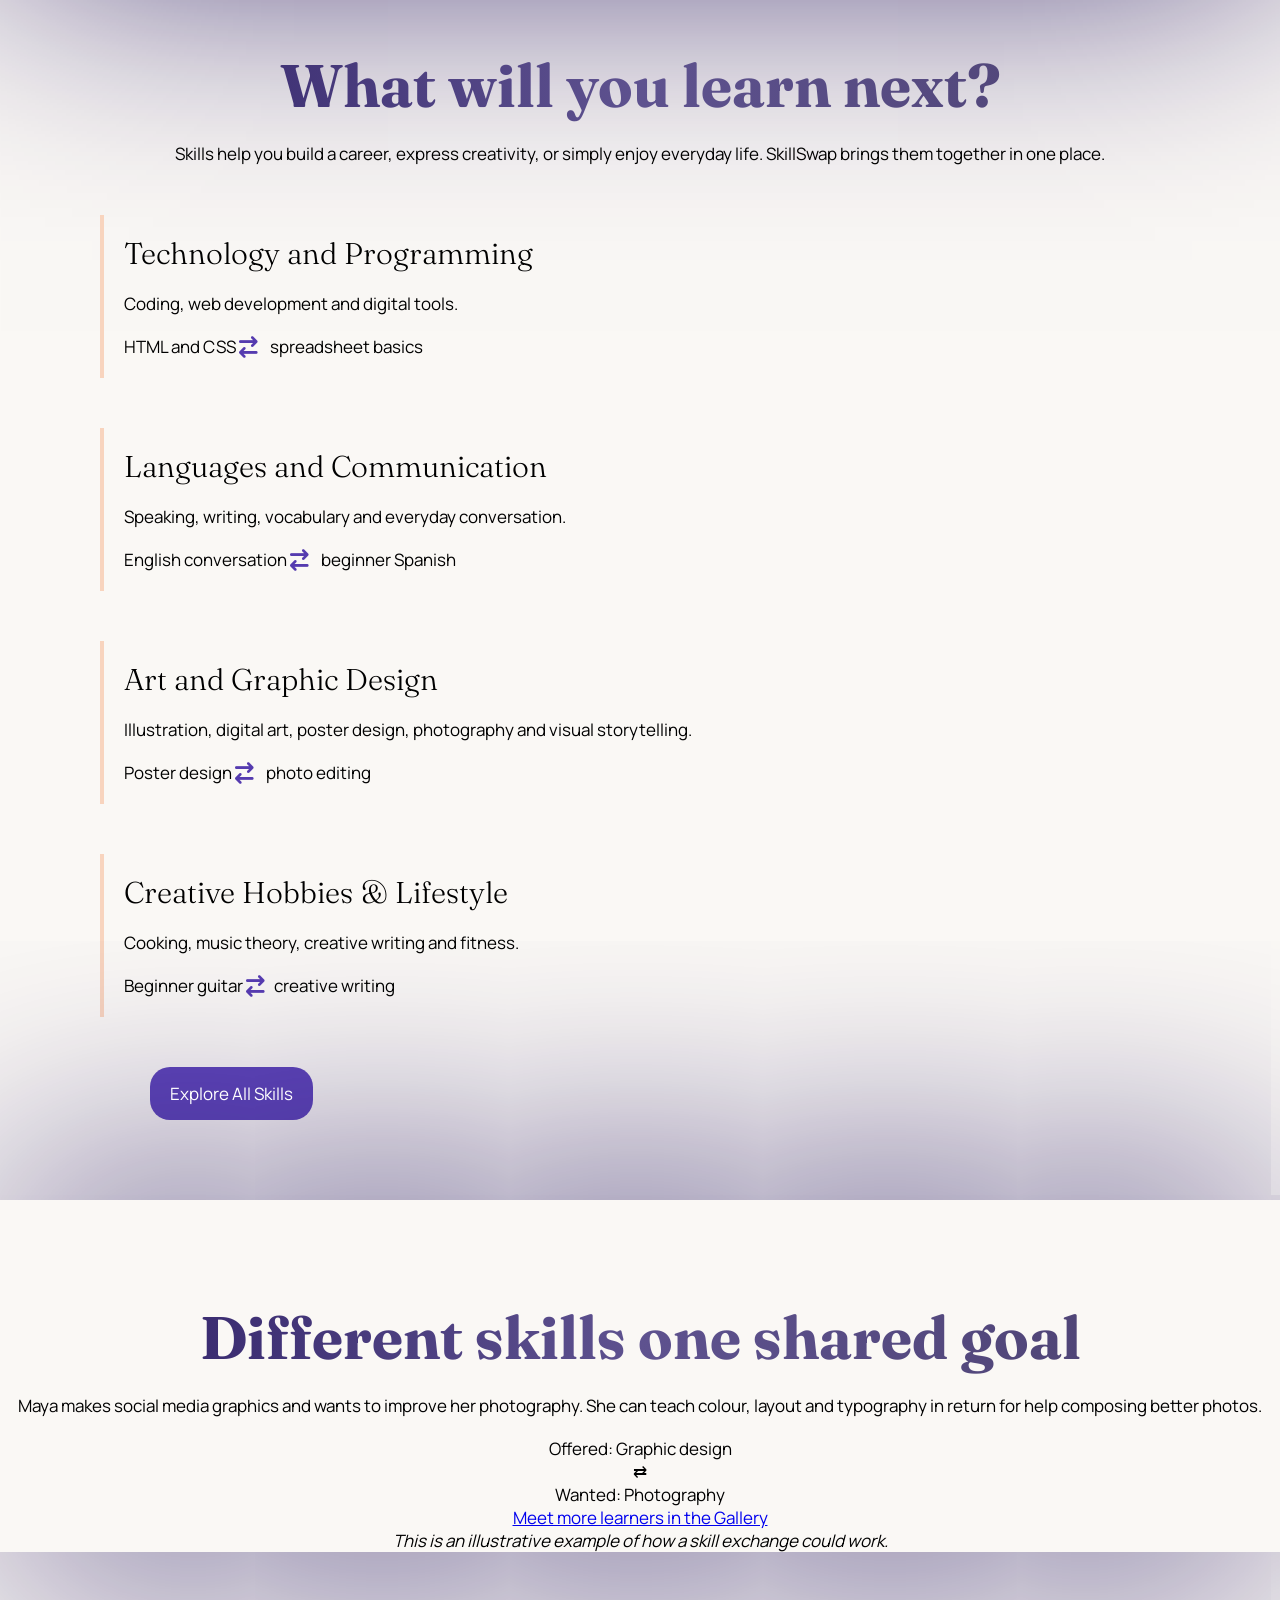
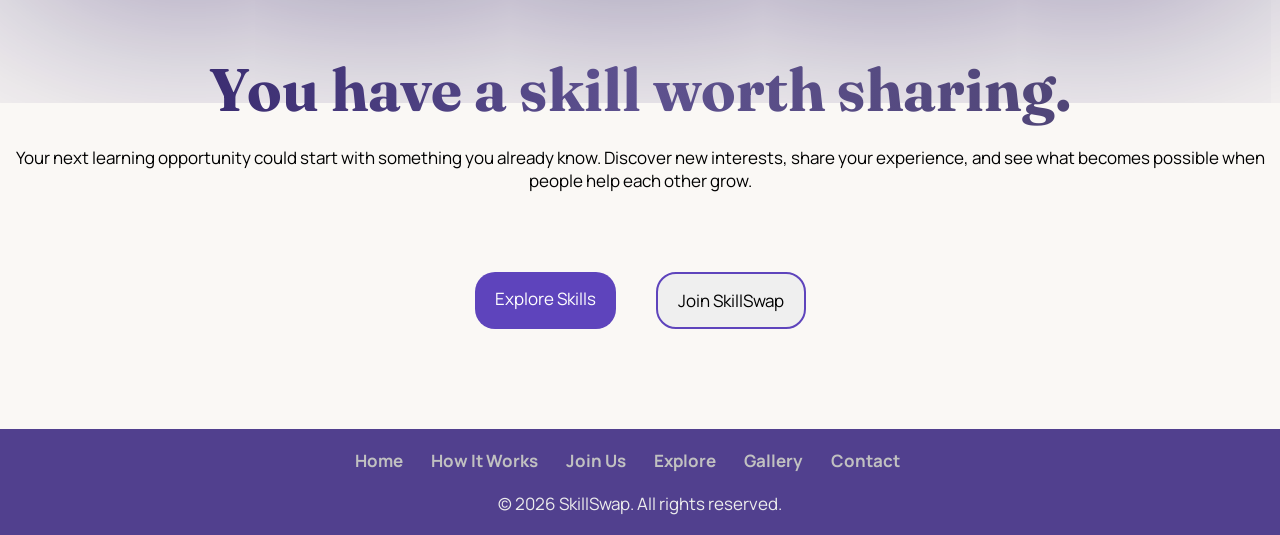
==== commit 0a57249b: "Add style to footer Section5" ====
--- a/index.html
+++ b/index.html
@@ -178,28 +178,25 @@
         </button>
       </section>
 
-      <!--Section 5: See an exchange in action-->
+      <!--Section 4: See an exchange in action-->
       <section class="Featured-Exchange">
-        <div>
-          <h1>Different talents. Shared progress.</h1>
-          <p>
-            Maya makes social media graphics and wants to improve her
-            photography. She can teach colour, layout and typography in return
-            for help composing better photos.
-          </p>
-          <ul class="Exchange-Tags">
-            <li>Offered: Graphic design</li>
-            <li aria-hidden="true">⇄</li>
-            <li>Wanted: Photography</li>
-          </ul>
-          <a href="#">Meet more learners in the Gallery</a>
-          <p class="Note">
-            <em>
-              This is an illustrative example of how a skill exchange could
-              work.
-            </em>
-          </p>
-        </div>
+        <h1>Different skills one shared goal</h1>
+        <p>
+          Maya makes social media graphics and wants to improve her photography.
+          She can teach colour, layout and typography in return for help
+          composing better photos.
+        </p>
+        <ul class="Exchange-Tags">
+          <li>Offered: Graphic design</li>
+          <li aria-hidden="true">⇄</li>
+          <li>Wanted: Photography</li>
+        </ul>
+        <a href="#">Meet more learners in the Gallery</a>
+        <p class="Note">
+          <em>
+            This is an illustrative example of how a skill exchange could work.
+          </em>
+        </p>
       </section>
 
       <!--Section 6: Final call to action-->
@@ -211,8 +208,8 @@
           becomes possible when people help each other grow.
         </p>
         <div class="Head-Buttons">
-          <button type="button">Explore Skills</button>
-          <button type="button">Join SkillSwap</button>
+          <button type="button" id="explore">Explore Skills</button>
+          <button type="button" id="startJourney">Join SkillSwap</button>
         </div>
       </section>
     </main>
--- a/indexStyle.css
+++ b/indexStyle.css
@@ -13,22 +13,21 @@
 
 .Nav-Bar {
   display: flex;
-  justify-content: center;
   align-items: center;
   background-color: #f0eaf7;
   border-radius: 50px;
   box-shadow: 4px 4px 10px #6043cb;
   position: sticky;
-  margin: 1% 2%;
+  margin: 3% 5% 1%;
   position: sticky;
   top: 10px;
   z-index: 999;
   opacity: 0;
   animation: fadeUp 0.9s ease-out forwards;
   animation-delay: 0.2s;
-}
-
-.Nav-Bar,
+  justify-content: space-between;
+}
+
 .Nav-Bar > div {
   display: flex;
   justify-content: space-between;
@@ -332,9 +331,44 @@
   cursor: pointer;
 }
 
+/*Section-4*/
+.Featured-Exchange {
+  box-shadow: 2px 1px 1000px #2b1c64;
+
+  text-align: center;
+}
+.Featured-Exchange h1 {
+  padding-top: 100px;
+}
+.Featured-Exchange > p {
+  margin-bottom: 20px;
+}
+
+/*Section-5*/
+.Final-CTA {
+  margin-top: 100px;
+  text-align: center;
+}
+
+.Head-Buttons {
+  margin-top: 60px;
+  display: flex;
+  justify-content: center;
+}
+
+.Head-Buttons button {
+  transition: transform 0.3s ease;
+}
+
+.Head-Buttons button:hover {
+  background-color: #4a3694;
+  transform: scale(1) translateY(-3px);
+  box-shadow: 4px 4px 10px #aa9ae3;
+  cursor: pointer;
+}
 /*Footer*/
 .Footer {
-  background-color: #aa9ae3;
+  background-color: #51408e;
   padding: 20px;
   margin-top: 80px;
   text-align: center;
@@ -343,18 +377,20 @@
 .Footer a {
   width: 100%;
   text-decoration: none;
-  color: #000;
+  color: #c1c1c1;
   margin-right: 25px;
+  font-weight: bolder;
 }
 
 .Footer-Links a:hover {
   font-size: bold;
   text-decoration: underline;
   font-size: bold;
-  color: #ebebeb;
+  color: #ededed;
 }
 .Footer p {
   margin-top: 20px;
+  color: #ededed;
 }
 @keyframes fadeUp {
   from {
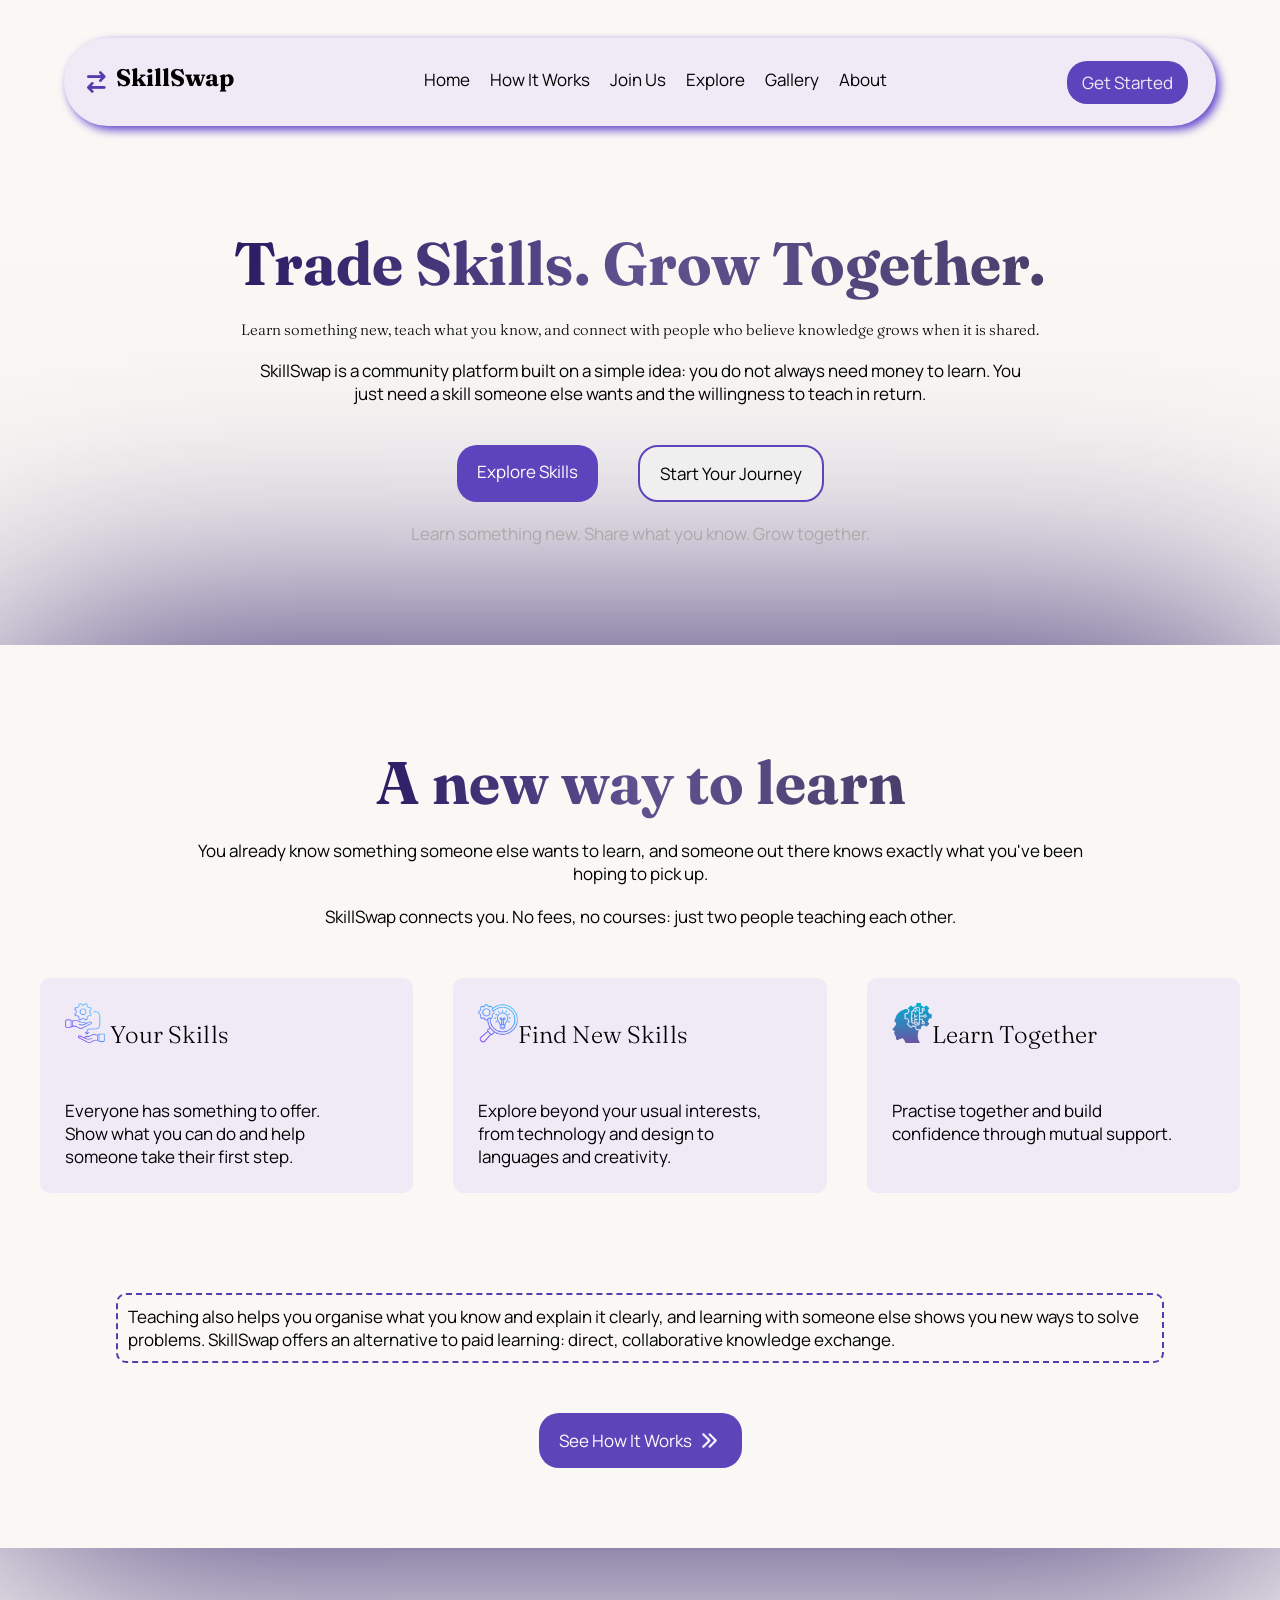
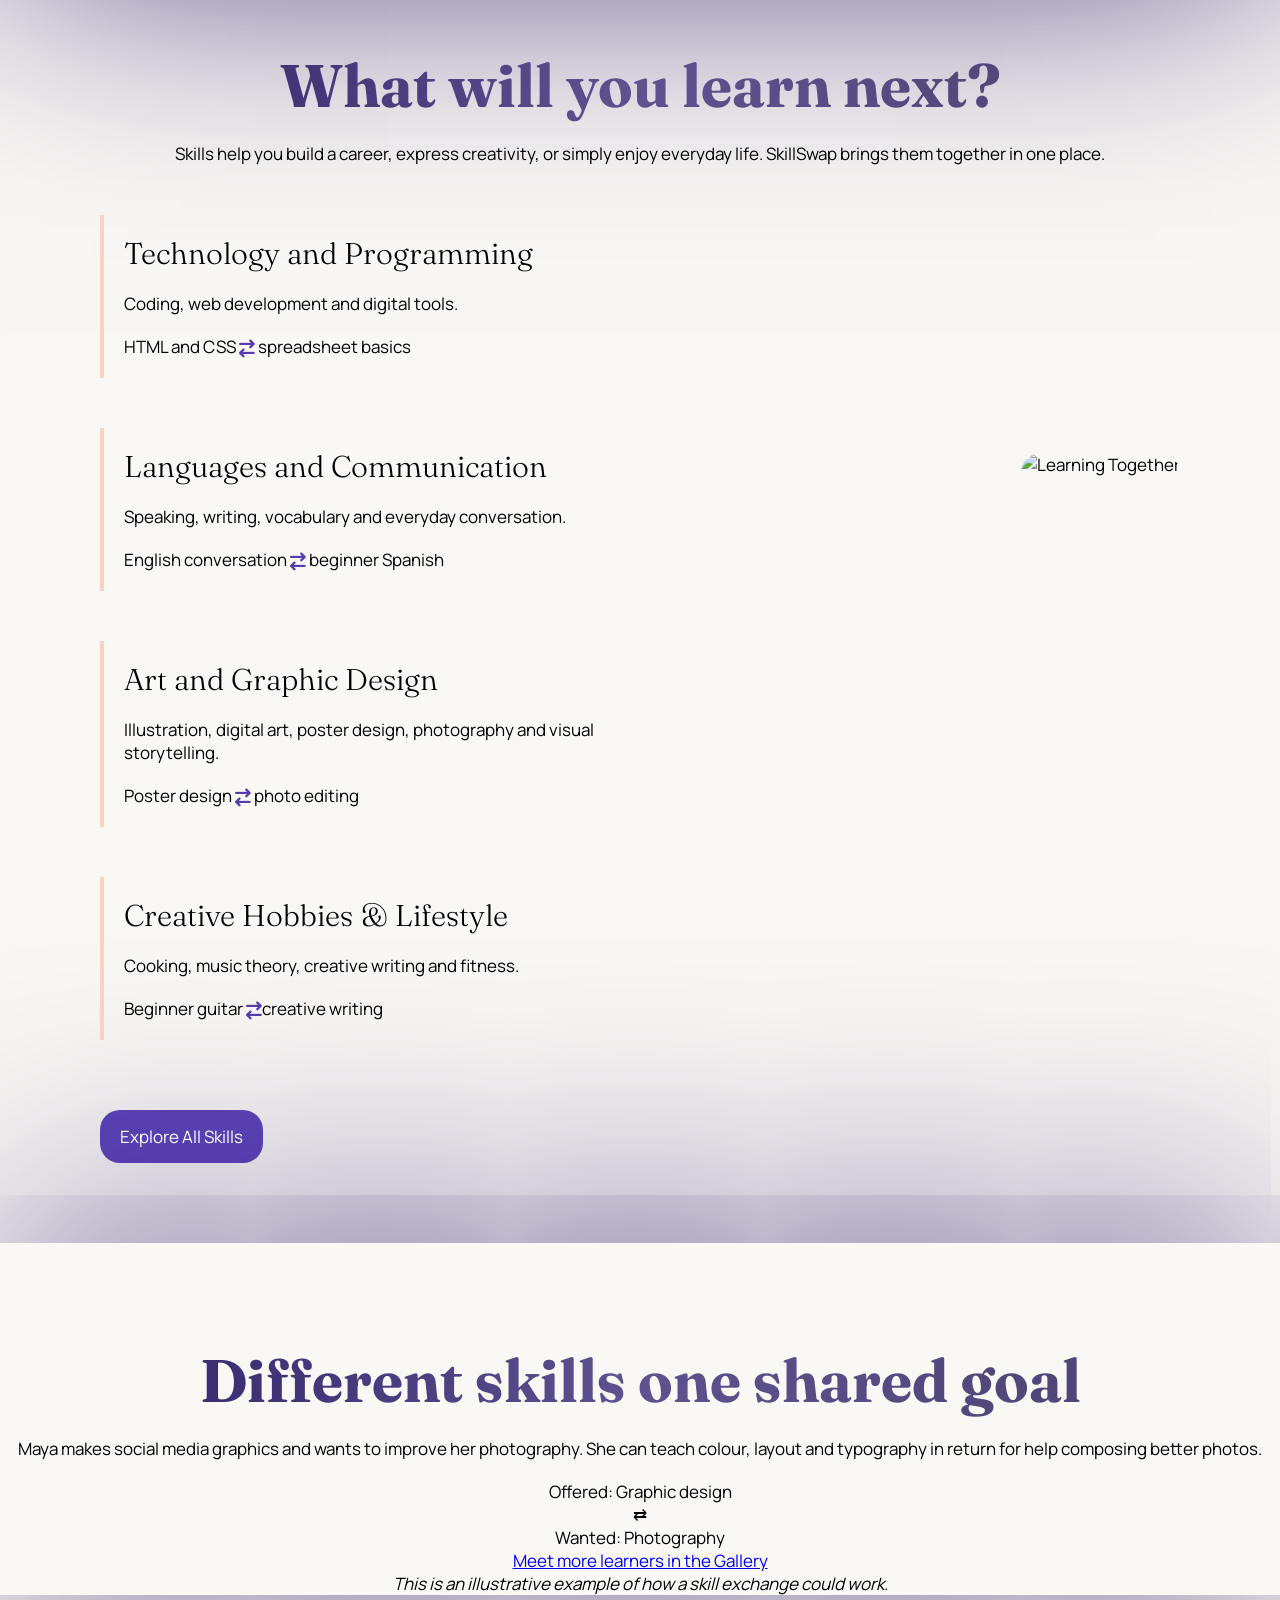
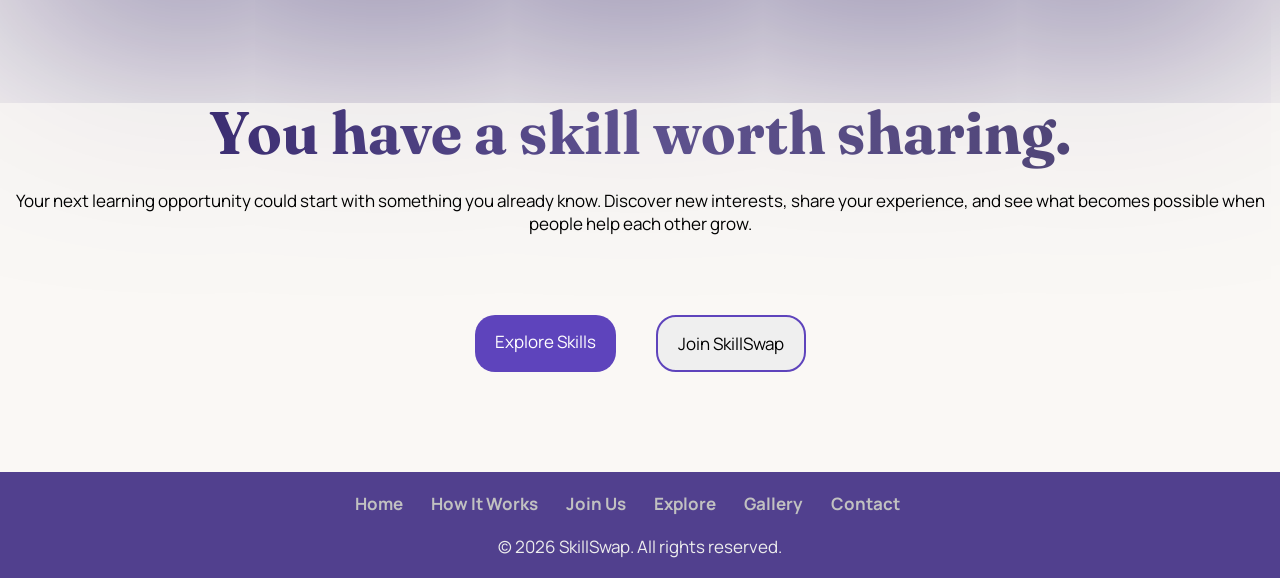
==== commit f50f8d27: "Refine data" ====
--- a/index.html
+++ b/index.html
@@ -26,8 +26,8 @@
         </div>
         <div class="Nav-Bar-Links">
           <a href="#home" target="_self">Home</a>
-          <a href="./HowItWorks.html">How It Works</a>
-          <a href="#">Join Us</a>
+          <a href="./HowItWorks.html" target="_self">How It Works</a>
+          <a href="./JoinSkillSwap.html" target="_self">Join Us</a>
           <a href="#">Explore</a>
           <a href="#">Gallery</a>
           <a href="#">About</a>
@@ -129,50 +129,56 @@
             everyday life. SkillSwap brings them together in one place.
           </p>
         </div>
-        <div>
-          <ul class="section3-list">
-            <li>
-              <h3>Technology and Programming</h3>
-              <p>Coding, web development and digital tools.</p>
-              <article>
-                HTML and CSS
-                <i class="fa-solid fa-arrow-right-arrow-left fa-lg"></i>
-                spreadsheet basics
-              </article>
-            </li>
-            <li>
-              <h3>Languages and Communication</h3>
-              <p>Speaking, writing, vocabulary and everyday conversation.</p>
-              <article>
-                English conversation
-                <i class="fa-solid fa-arrow-right-arrow-left fa-lg"></i>
-                beginner Spanish
-              </article>
-            </li>
-            <li>
-              <h3>Art and Graphic Design</h3>
-              <p>
-                Illustration, digital art, poster design, photography and visual
-                storytelling.
-              </p>
-              <article>
-                Poster design
-                <i class="fa-solid fa-arrow-right-arrow-left fa-lg"></i> photo
-                editing
-              </article>
-            </li>
-
-            <li>
-              <h3>Creative Hobbies &amp; Lifestyle</h3>
-              <p>Cooking, music theory, creative writing and fitness.</p>
-              <article>
-                Beginner guitar
-                <i class="fa-solid fa-arrow-right-arrow-left fa-lg"></i>creative
-                writing
-              </article>
-            </li>
-          </ul>
-        </div>
+        <div class="Sample-Exchange">
+          <div>
+            <ul class="section3-list">
+              <li>
+                <h3>Technology and Programming</h3>
+                <p>Coding, web development and digital tools.</p>
+                <article>
+                  HTML and CSS
+                  <i class="fa-solid fa-arrow-right-arrow-left fa-lg"></i>
+                  spreadsheet basics
+                </article>
+              </li>
+              <li>
+                <h3>Languages and Communication</h3>
+                <p>Speaking, writing, vocabulary and everyday conversation.</p>
+                <article>
+                  English conversation
+                  <i class="fa-solid fa-arrow-right-arrow-left fa-lg"></i>
+                  beginner Spanish
+                </article>
+              </li>
+              <li>
+                <h3>Art and Graphic Design</h3>
+                <p>
+                  Illustration, digital art, poster design, photography and
+                  visual storytelling.
+                </p>
+                <article>
+                  Poster design
+                  <i class="fa-solid fa-arrow-right-arrow-left fa-lg"></i> photo
+                  editing
+                </article>
+              </li>
+
+              <li>
+                <h3>Creative Hobbies &amp; Lifestyle</h3>
+                <p>Cooking, music theory, creative writing and fitness.</p>
+                <article>
+                  Beginner guitar
+                  <i class="fa-solid fa-arrow-right-arrow-left fa-lg"></i
+                  >creative writing
+                </article>
+              </li>
+            </ul>
+          </div>
+          <div>
+            <img src="./Images/SkillExchange.png" alt="Learning Together" />
+          </div>
+        </div>
+
         <button type="button" class="ExploreSkillExchange">
           Explore All Skills
         </button>
--- a/indexStyle.css
+++ b/indexStyle.css
@@ -281,54 +281,90 @@
   margin-left: 5px;
 }
 
-/*Section-3*/
+/* Section-3 */
+
+/* Section heading */
 .section3-heading h1 {
   text-align: center;
   margin-top: 100px;
 }
+
 .section3-heading p {
   text-align: center;
   margin-bottom: 50px;
 }
+
+.Sample-Exchange {
+  display: flex;
+  flex-direction: row;
+  align-items: center;
+  justify-content: space-between;
+  gap: 60px;
+  margin: 0 100px;
+}
+
+.Sample-Exchange > div:first-child {
+  flex: 1.2;
+  min-width: 0;
+}
+
+.section3-list {
+  margin-left: 0;
+  padding-left: 0;
+}
+
 .section3-list h3 {
   font-size: 30px;
 }
-.section3-list {
-  margin-left: 100px;
-}
+
 .section3-list p {
   margin-bottom: 20px;
 }
+
 .section3-list li {
   list-style-type: none;
   margin-bottom: 50px;
   border-left: 4px solid #f8d4be;
   padding: 20px;
 }
+
 .section3-list i {
   color: #553baf;
-  width: 2.5%;
-  height: 10%;
-}
+  font-size: 18px;
+}
+
+.Sample-Exchange > div:last-child {
+  flex: 0 0 40%;
+  display: flex;
+  justify-content: flex-end;
+  align-items: center;
+}
+
+.Sample-Exchange img {
+  max-width: 100%;
+  height: 400px;
+  object-fit: cover;
+  object-position: center;
+  border-radius: 20px;
+}
+
 .Exchanging-Skills button {
-  margin: 20px;
+  margin: 20px 0 80px 100px;
   padding: 15px 20px;
   border-radius: 20px;
   border: none;
   color: #fff;
   background-color: #5d44b9;
   display: flex;
-  margin-bottom: 80px;
-  flex-direction: row;
   align-items: center;
   transition: transform 0.3s ease;
-  margin-left: 150px;
-}
+  cursor: pointer;
+}
+
 .Exchanging-Skills button:hover {
   background-color: #4a3694;
-  transform: scale(1) translateY(-3px);
+  transform: translateY(-3px);
   box-shadow: 4px 4px 10px #aa9ae3;
-  cursor: pointer;
 }
 
 /*Section-4*/
@@ -337,6 +373,7 @@
 
   text-align: center;
 }
+
 .Featured-Exchange h1 {
   padding-top: 100px;
 }
@@ -402,3 +439,42 @@
     transform: translateY(0);
   }
 }
+
+/* Responsive design */
+@media (max-width: 768px) {
+  .section3-heading h1 {
+    margin-top: 60px;
+  }
+
+  .Sample-Exchange {
+    flex-direction: column;
+    margin: 0 20px;
+    gap: 30px;
+  }
+
+  .Sample-Exchange > div:first-child,
+  .Sample-Exchange > div:last-child {
+    flex: 1 1 100%;
+    width: 100%;
+  }
+
+  .Sample-Exchange > div:last-child {
+    justify-content: center;
+  }
+
+  .Sample-Exchange img {
+    max-width: 100%;
+  }
+
+  .section3-list {
+    padding-left: 0;
+  }
+
+  .section3-list h3 {
+    font-size: 23px;
+  }
+
+  .Exchanging-Skills button {
+    margin: 20px auto 60px;
+  }
+}
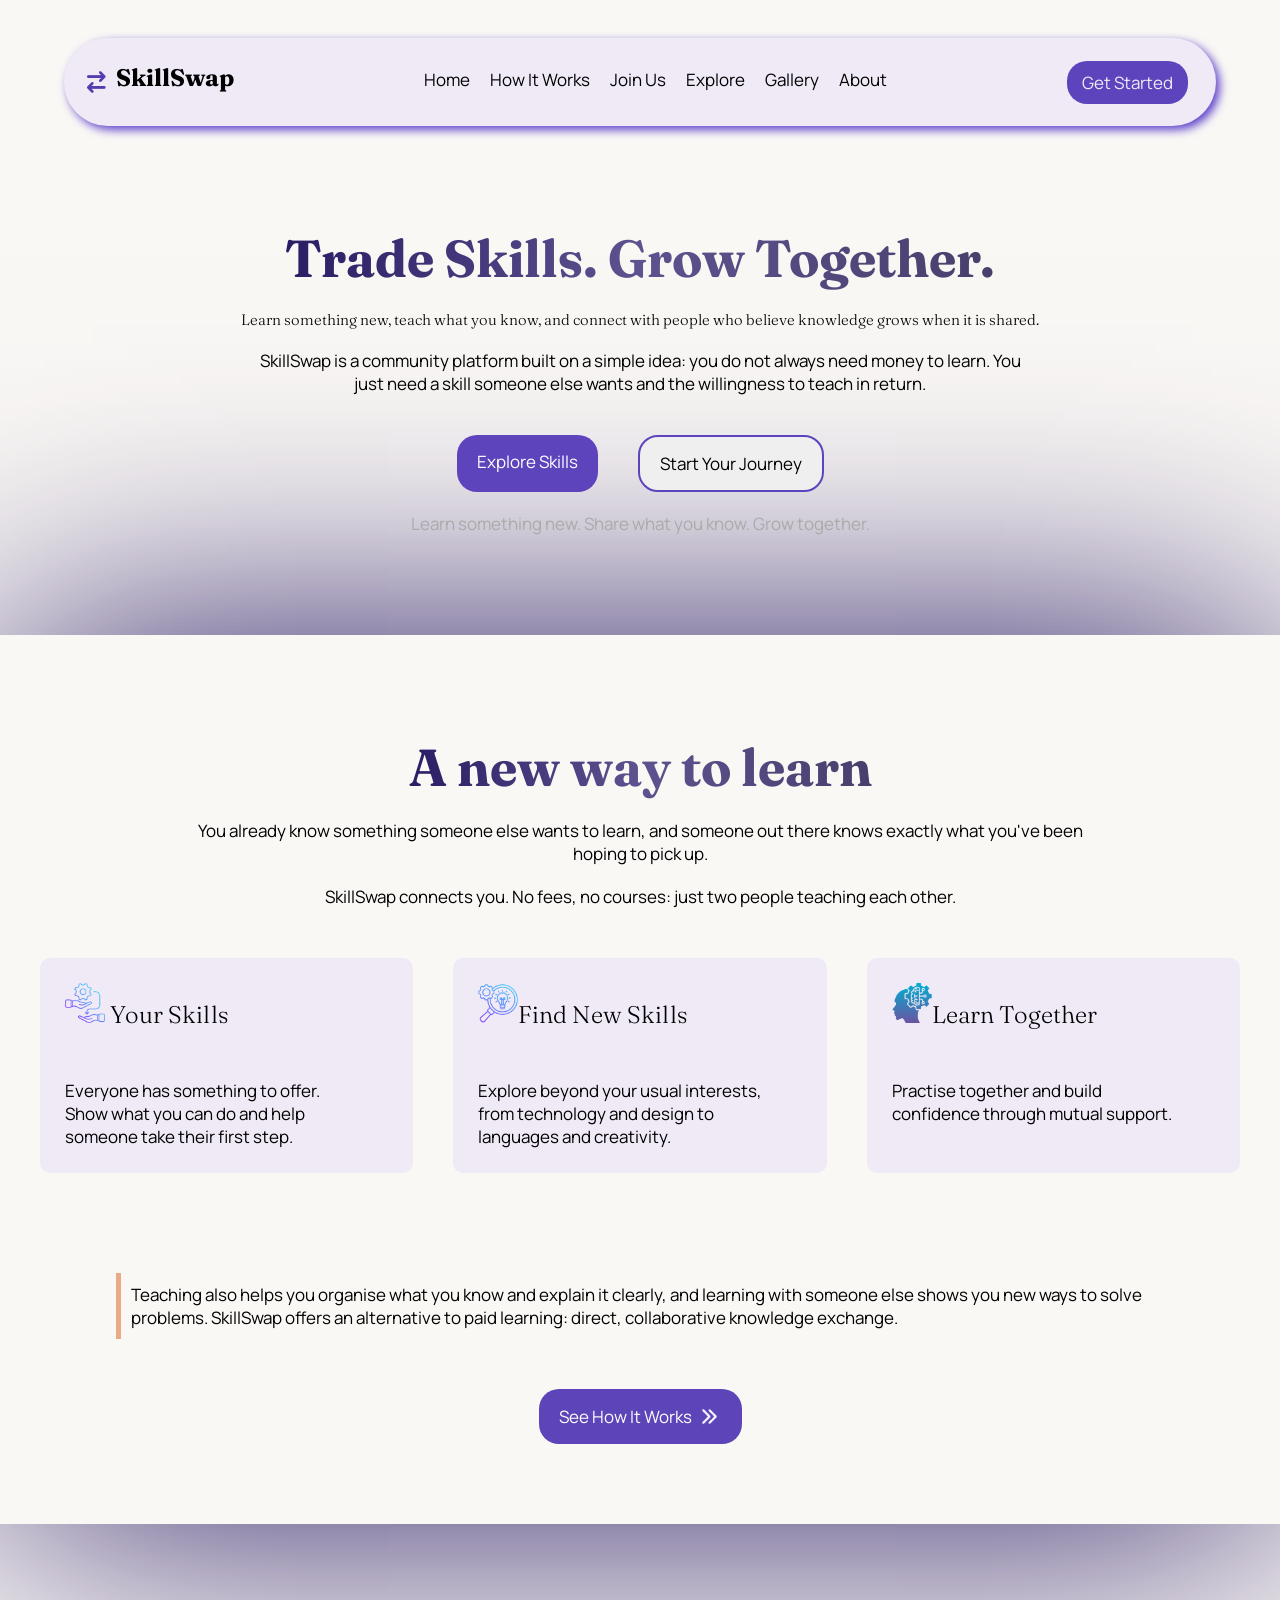
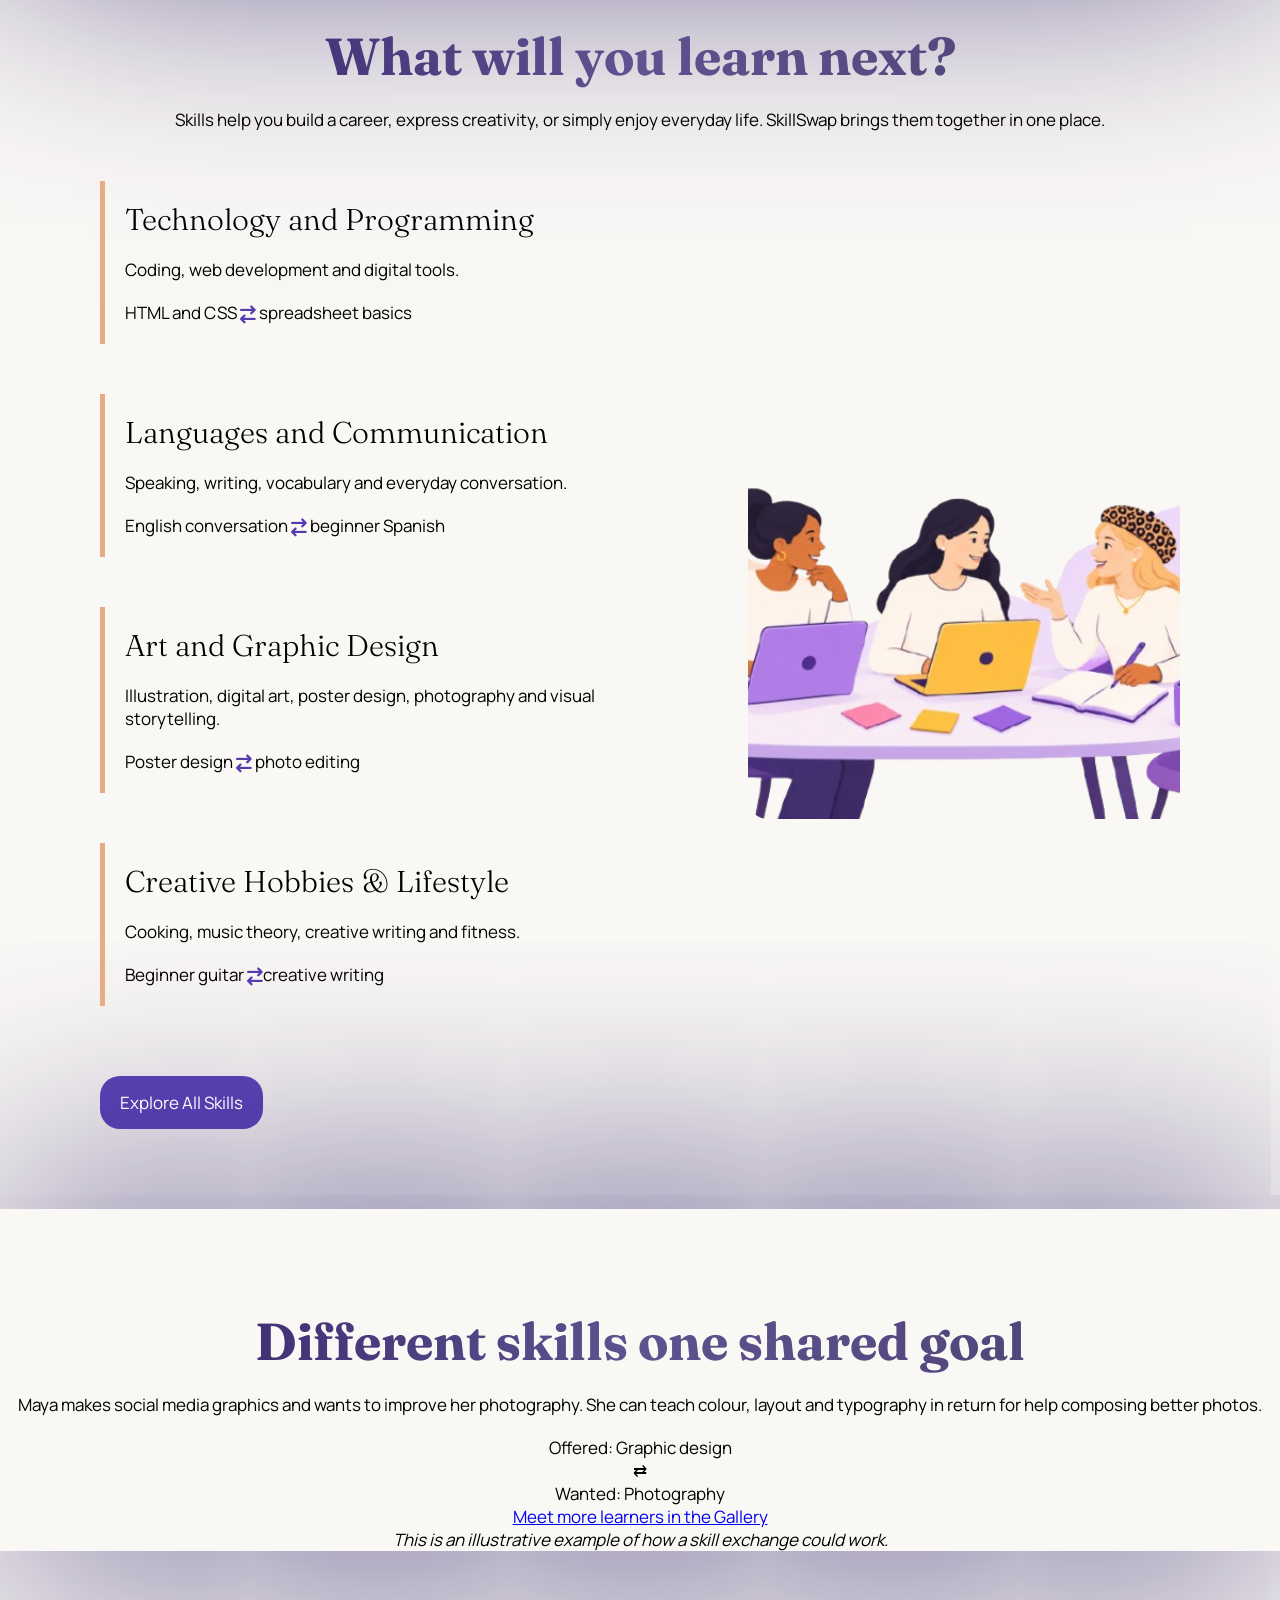
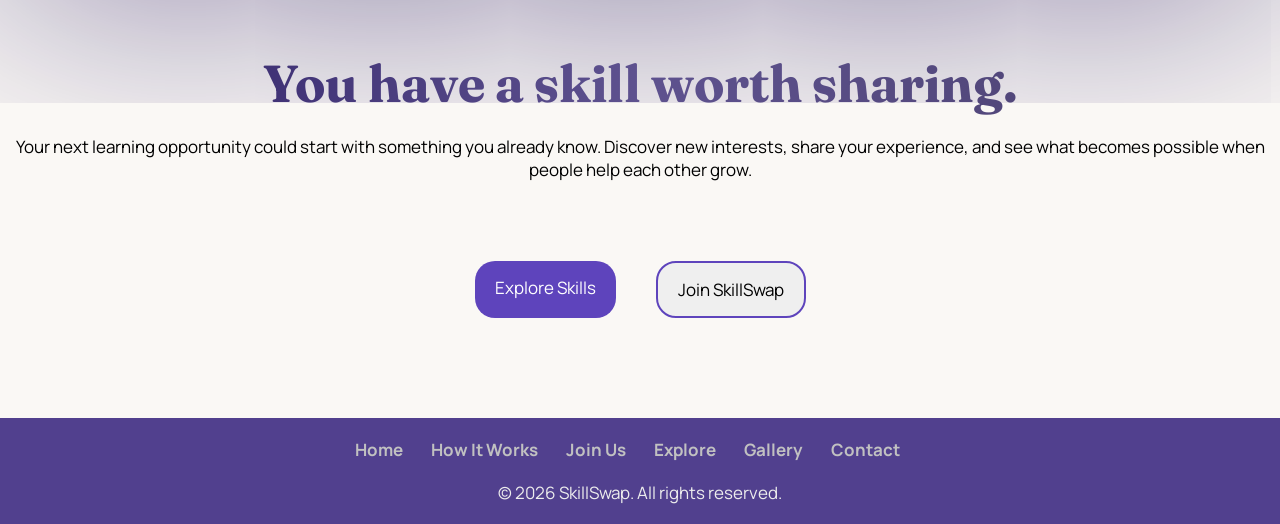
==== commit 348432f5: "Add header section" ====
--- a/index.html
+++ b/index.html
@@ -225,7 +225,7 @@
       <div class="Footer-Links">
         <a href="./index.html#home">Home</a>
         <a href="./HowItWorks.html">How It Works</a>
-        <a href="#">Join Us</a>
+        <a href="./JoinSkillSwap.html">Join Us</a>
         <a href="#">Explore </a>
         <a href="#">Gallery</a>
         <a href="#">Contact</a>
--- a/indexStyle.css
+++ b/indexStyle.css
@@ -20,7 +20,7 @@
   position: sticky;
   margin: 3% 5% 1%;
   position: sticky;
-  top: 10px;
+  top: 5px;
   z-index: 999;
   opacity: 0;
   animation: fadeUp 0.9s ease-out forwards;
@@ -126,7 +126,7 @@
 }
 
 h1 {
-  font-size: 60px;
+  font-size: 52px;
   background: linear-gradient(to right, #2b1c64, #5e528f, #493f6c);
   -webkit-background-clip: text;
   background-clip: text;
@@ -246,8 +246,7 @@
   box-shadow: 2px 1px 1000px #2b1c64;
 }
 .Learning-Way > p {
-  border-radius: 10px;
-  border: 2px dashed #553baf;
+  border-left: 5px solid #e8ab86;
   width: 80%;
   padding: 10px;
   margin-top: 70px;
@@ -324,7 +323,7 @@
 .section3-list li {
   list-style-type: none;
   margin-bottom: 50px;
-  border-left: 4px solid #f8d4be;
+  border-left: 5px solid #e8ab86;
   padding: 20px;
 }
 
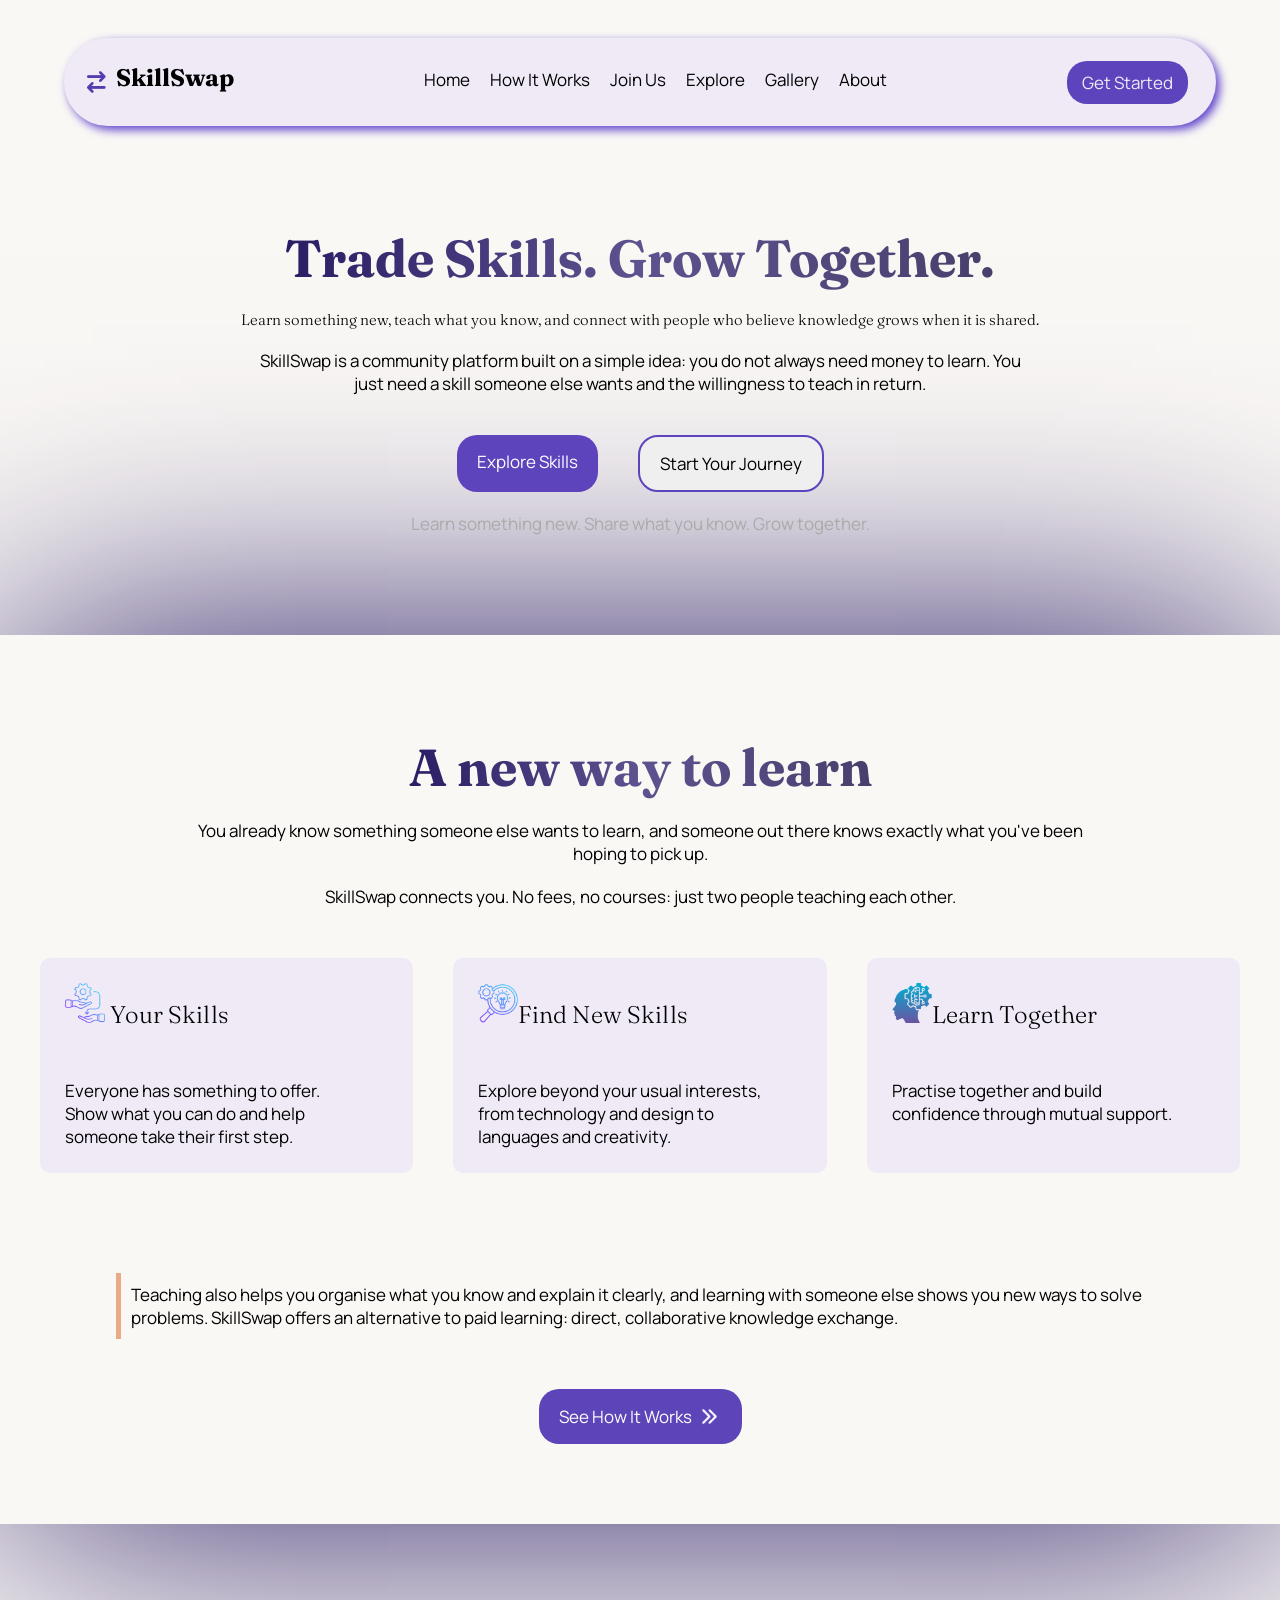
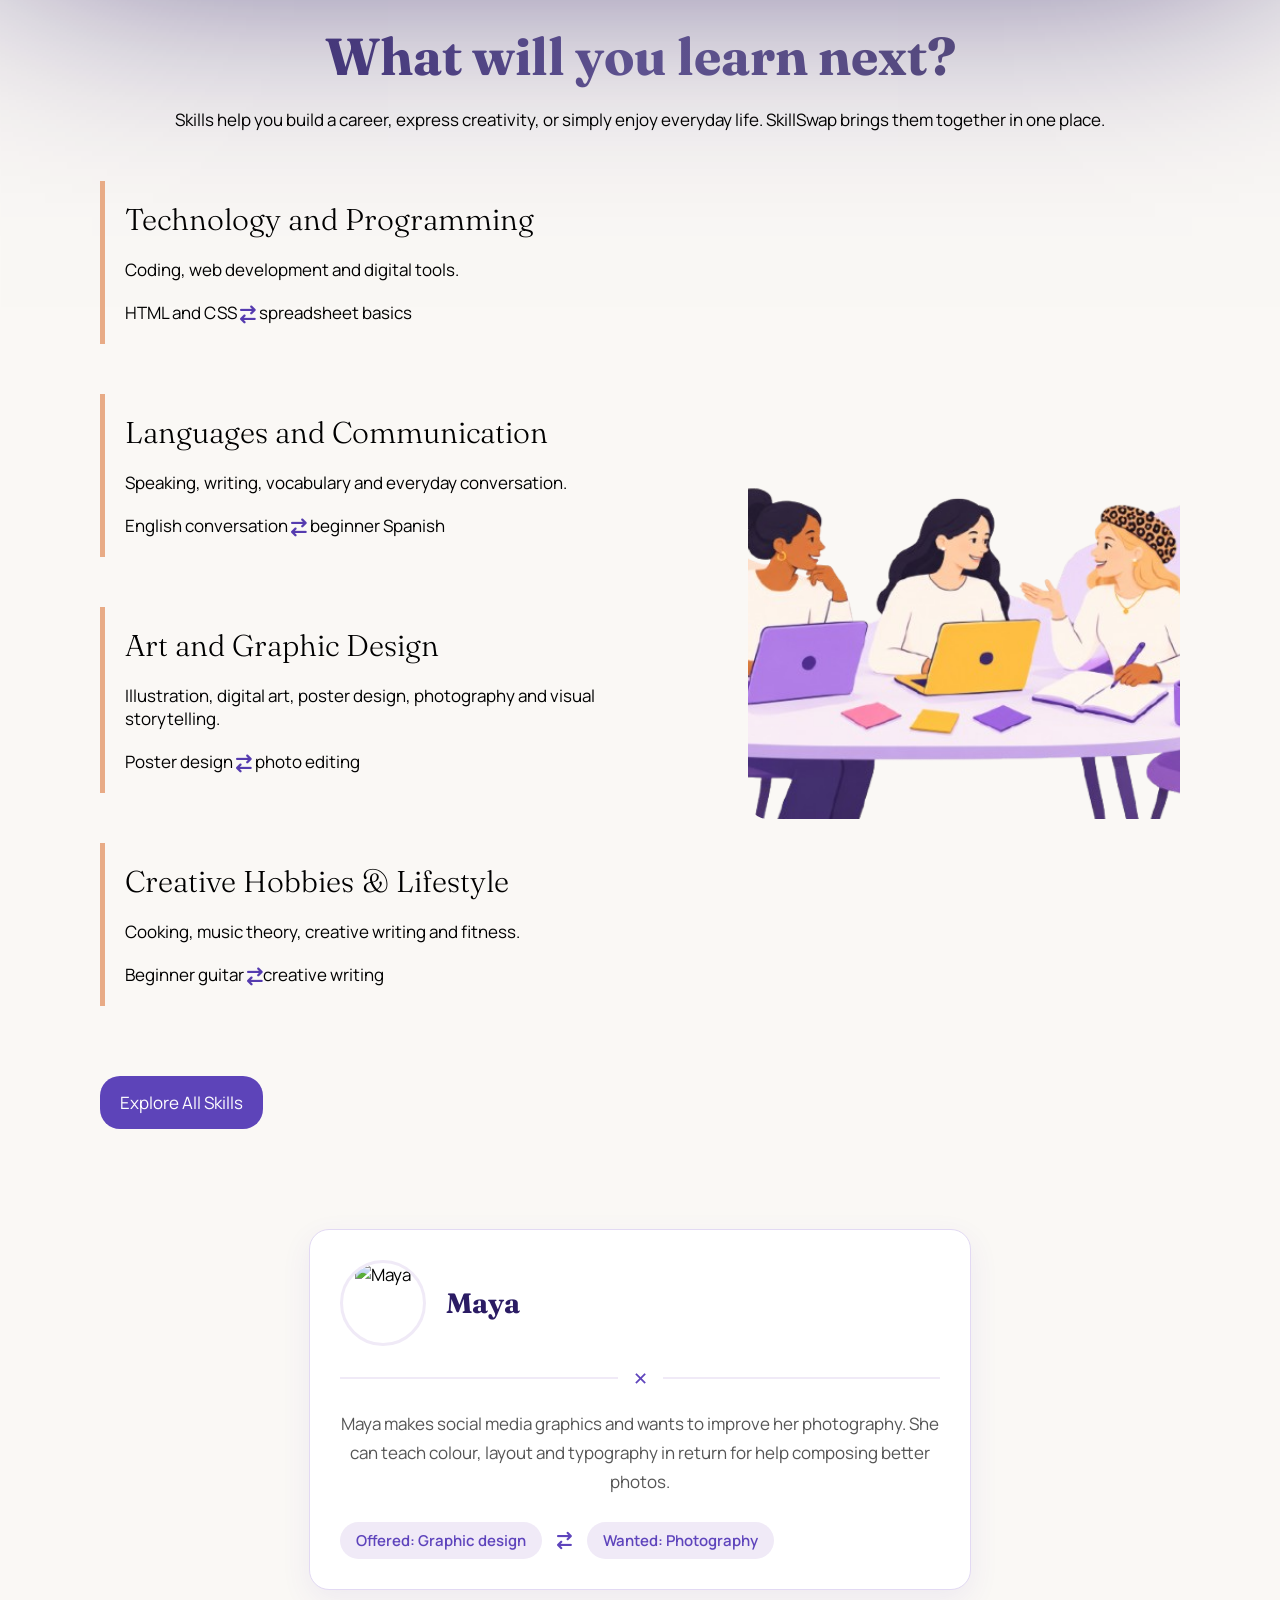
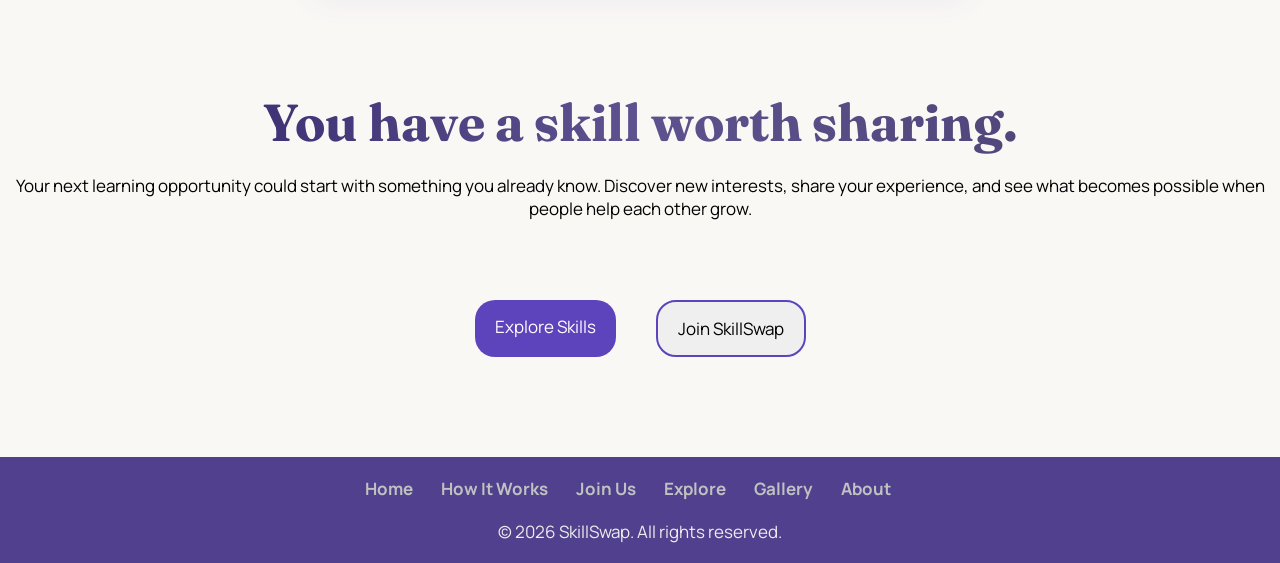
==== commit c1607792: "Modify the navBar" ====
--- a/index.html
+++ b/index.html
@@ -14,7 +14,7 @@
       rel="stylesheet"
       href="https://cdnjs.cloudflare.com/ajax/libs/font-awesome/6.4.0/css/all.min.css"
     />
-    <title>SkillSwap</title>
+    <title>Home</title>
   </head>
   <body>
     <main>
@@ -28,9 +28,9 @@
           <a href="#home" target="_self">Home</a>
           <a href="./HowItWorks.html" target="_self">How It Works</a>
           <a href="./JoinSkillSwap.html" target="_self">Join Us</a>
-          <a href="#">Explore</a>
+          <a href="./explore.html">Explore</a>
           <a href="#">Gallery</a>
-          <a href="#">About</a>
+          <a href="./about.html">About</a>
         </div>
         <div>
           <button type="button">Get Started</button>
@@ -184,25 +184,43 @@
         </button>
       </section>
 
-      <!--Section 4: See an exchange in action-->
+      <!--Section 4: See an exchange in action (Testimonial)-->
       <section class="Featured-Exchange">
-        <h1>Different skills one shared goal</h1>
-        <p>
-          Maya makes social media graphics and wants to improve her photography.
-          She can teach colour, layout and typography in return for help
-          composing better photos.
-        </p>
-        <ul class="Exchange-Tags">
-          <li>Offered: Graphic design</li>
-          <li aria-hidden="true">⇄</li>
-          <li>Wanted: Photography</li>
-        </ul>
-        <a href="#">Meet more learners in the Gallery</a>
-        <p class="Note">
-          <em>
-            This is an illustrative example of how a skill exchange could work.
-          </em>
-        </p>
+        <div class="sketch-card">
+          <!-- The Top Row (Picture and Name) -->
+          <div class="sketch-header">
+            <div class="sketch-pic">
+              <img
+                src="https://images.unsplash.com/photo-1573496359142-b8d87734a5a2?auto=format&fit=crop&q=80&w=200"
+                alt="Maya"
+              />
+            </div>
+            <div class="sketch-name">
+              <h2>Maya</h2>
+            </div>
+          </div>
+
+          <!-- The Divider (with the 'x' from your sketch) -->
+          <div class="sketch-divider">
+            <span>✕</span>
+            <!-- The 'x' from your drawing -->
+          </div>
+
+          <!-- The Vertical Text -->
+          <div class="sketch-body">
+            <p>
+              Maya makes social media graphics and wants to improve her
+              photography. She can teach colour, layout and typography in return
+              for help composing better photos.
+            </p>
+
+            <div class="Exchange-Tags">
+              <span>Offered: Graphic design</span>
+              <i class="fa-solid fa-arrow-right-arrow-left"></i>
+              <span>Wanted: Photography</span>
+            </div>
+          </div>
+        </div>
       </section>
 
       <!--Section 6: Final call to action-->
@@ -226,9 +244,9 @@
         <a href="./index.html#home">Home</a>
         <a href="./HowItWorks.html">How It Works</a>
         <a href="./JoinSkillSwap.html">Join Us</a>
-        <a href="#">Explore </a>
+        <a href="./explore.html">Explore </a>
         <a href="#">Gallery</a>
-        <a href="#">Contact</a>
+        <a href="./about.html">About</a>
       </div>
       <p>&copy; 2026 SkillSwap. All rights reserved.</p>
     </footer>
--- a/indexStyle.css
+++ b/indexStyle.css
@@ -379,7 +379,104 @@
 .Featured-Exchange > p {
   margin-bottom: 20px;
 }
-
+/*Section-4*/
+/* =========================================
+   TESTIMONIAL SECTION (MATCHING YOUR SKETCH)
+   ========================================= */
+
+.Featured-Exchange {
+  margin: 100px auto;
+  padding: 0 20px;
+  display: flex;
+  justify-content: center;
+  box-shadow: none; /* Removes the old shadow */
+}
+
+.sketch-card {
+  background-color: #ffffff;
+  border: 1px solid #e2d9f3;
+  border-radius: 20px;
+  width: 100%;
+  max-width: 600px;
+  padding: 30px;
+  box-shadow: 0 10px 30px rgba(94, 68, 188, 0.08);
+}
+
+/* 1. The Header (Picture + Name side-by-side) */
+.sketch-header {
+  display: flex;
+  align-items: center;
+  gap: 20px;
+  margin-bottom: 20px;
+}
+
+.sketch-pic {
+  width: 80px;
+  height: 80px;
+  border-radius: 50%; /* Makes the picture a circle */
+  overflow: hidden;
+  border: 3px solid #f0eaf7;
+}
+
+.sketch-pic img {
+  width: 100%;
+  height: 100%;
+  object-fit: cover;
+}
+
+.sketch-name h2 {
+  font-size: 28px;
+  color: #2b1c64;
+  margin: 0;
+}
+
+/* 2. The Divider Line with the 'x' */
+.sketch-divider {
+  display: flex;
+  align-items: center;
+  margin-bottom: 20px;
+}
+
+.sketch-divider::before,
+.sketch-divider::after {
+  content: "";
+  flex: 1;
+  border-bottom: 2px solid #f0eaf7;
+}
+
+.sketch-divider span {
+  margin: 0 15px;
+  color: #5e44bc;
+  font-size: 18px;
+}
+
+/* 3. The Body Text */
+.sketch-body p {
+  font-size: 17px;
+  line-height: 1.7;
+  color: #555;
+  margin-bottom: 25px;
+}
+
+/* 4. The Tags */
+.Exchange-Tags {
+  display: flex;
+  align-items: center;
+  gap: 15px;
+}
+
+.Exchange-Tags span {
+  background-color: #f0eaf7;
+  color: #5e44bc;
+  padding: 8px 16px;
+  border-radius: 20px;
+  font-weight: 600;
+  font-size: 15px;
+}
+
+.Exchange-Tags i {
+  color: #5e44bc;
+}
 /*Section-5*/
 .Final-CTA {
   margin-top: 100px;
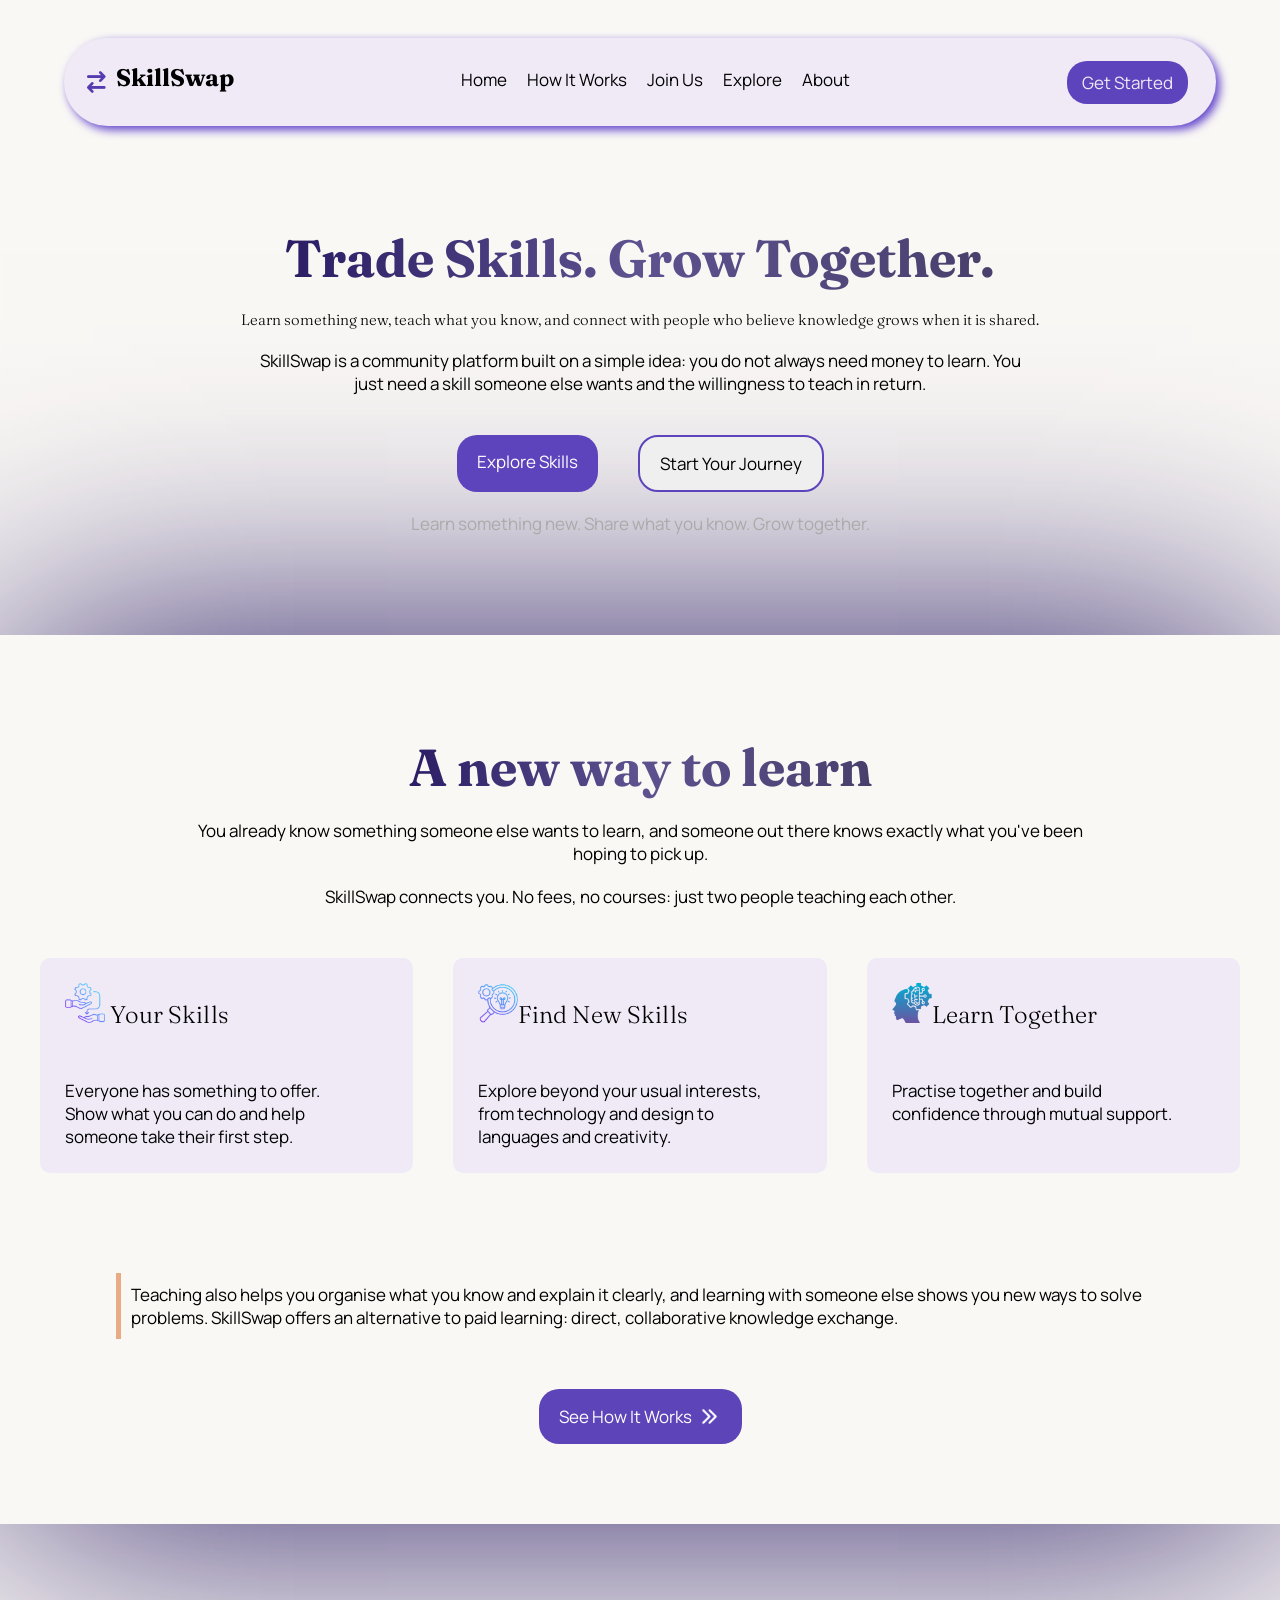
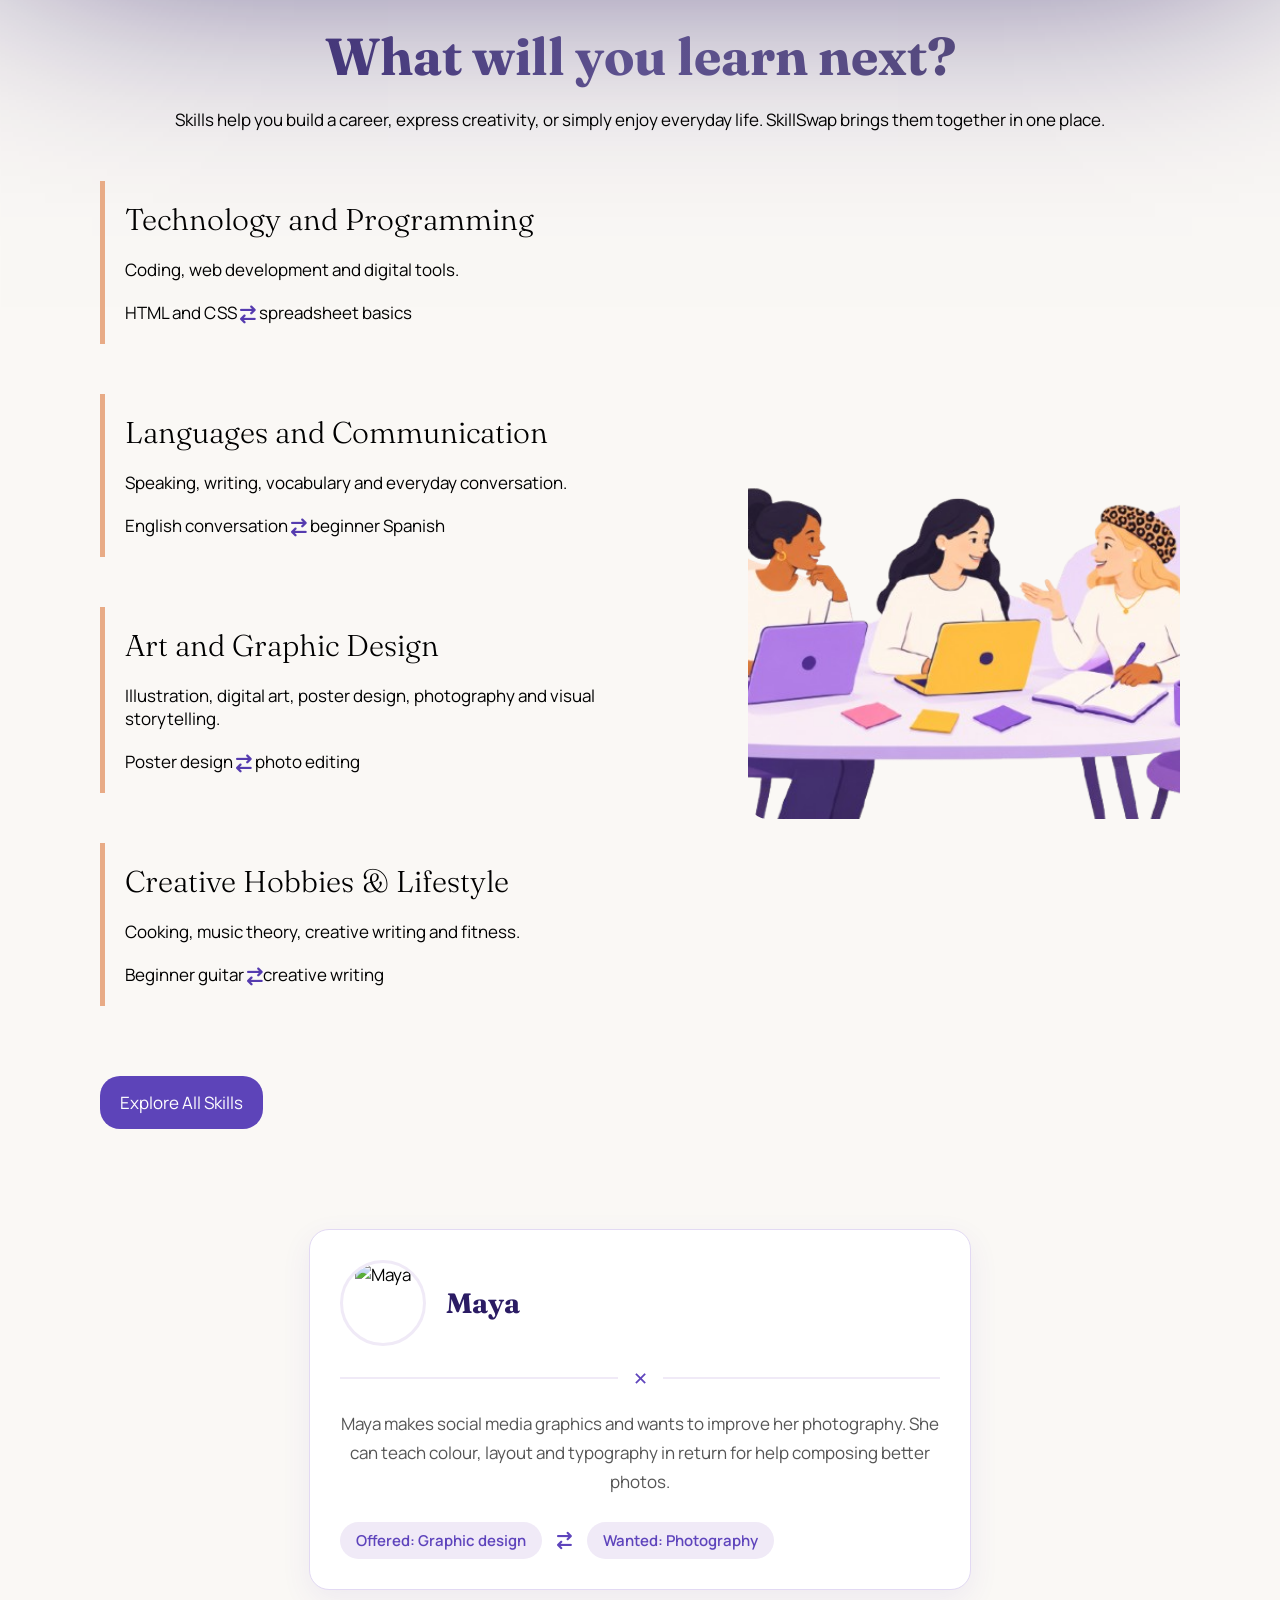
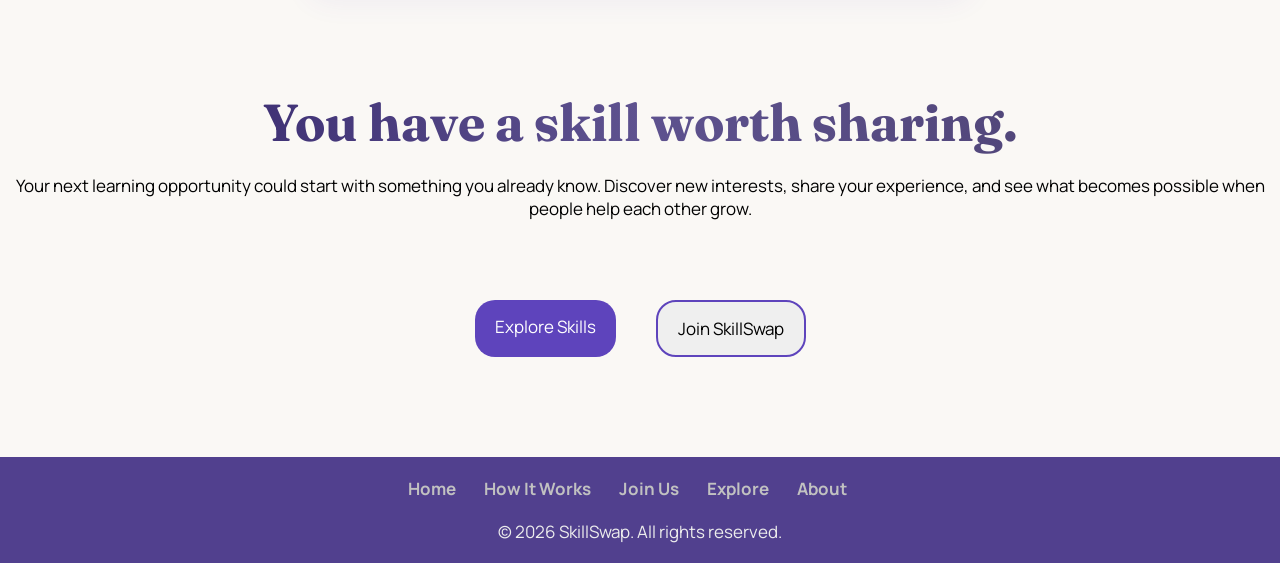
==== commit f70a44f3: "Modify" ====
--- a/index.html
+++ b/index.html
@@ -29,7 +29,6 @@
           <a href="./HowItWorks.html" target="_self">How It Works</a>
           <a href="./JoinSkillSwap.html" target="_self">Join Us</a>
           <a href="./explore.html">Explore</a>
-          <a href="#">Gallery</a>
           <a href="./about.html">About</a>
         </div>
         <div>
@@ -245,7 +244,6 @@
         <a href="./HowItWorks.html">How It Works</a>
         <a href="./JoinSkillSwap.html">Join Us</a>
         <a href="./explore.html">Explore </a>
-        <a href="#">Gallery</a>
         <a href="./about.html">About</a>
       </div>
       <p>&copy; 2026 SkillSwap. All rights reserved.</p>
